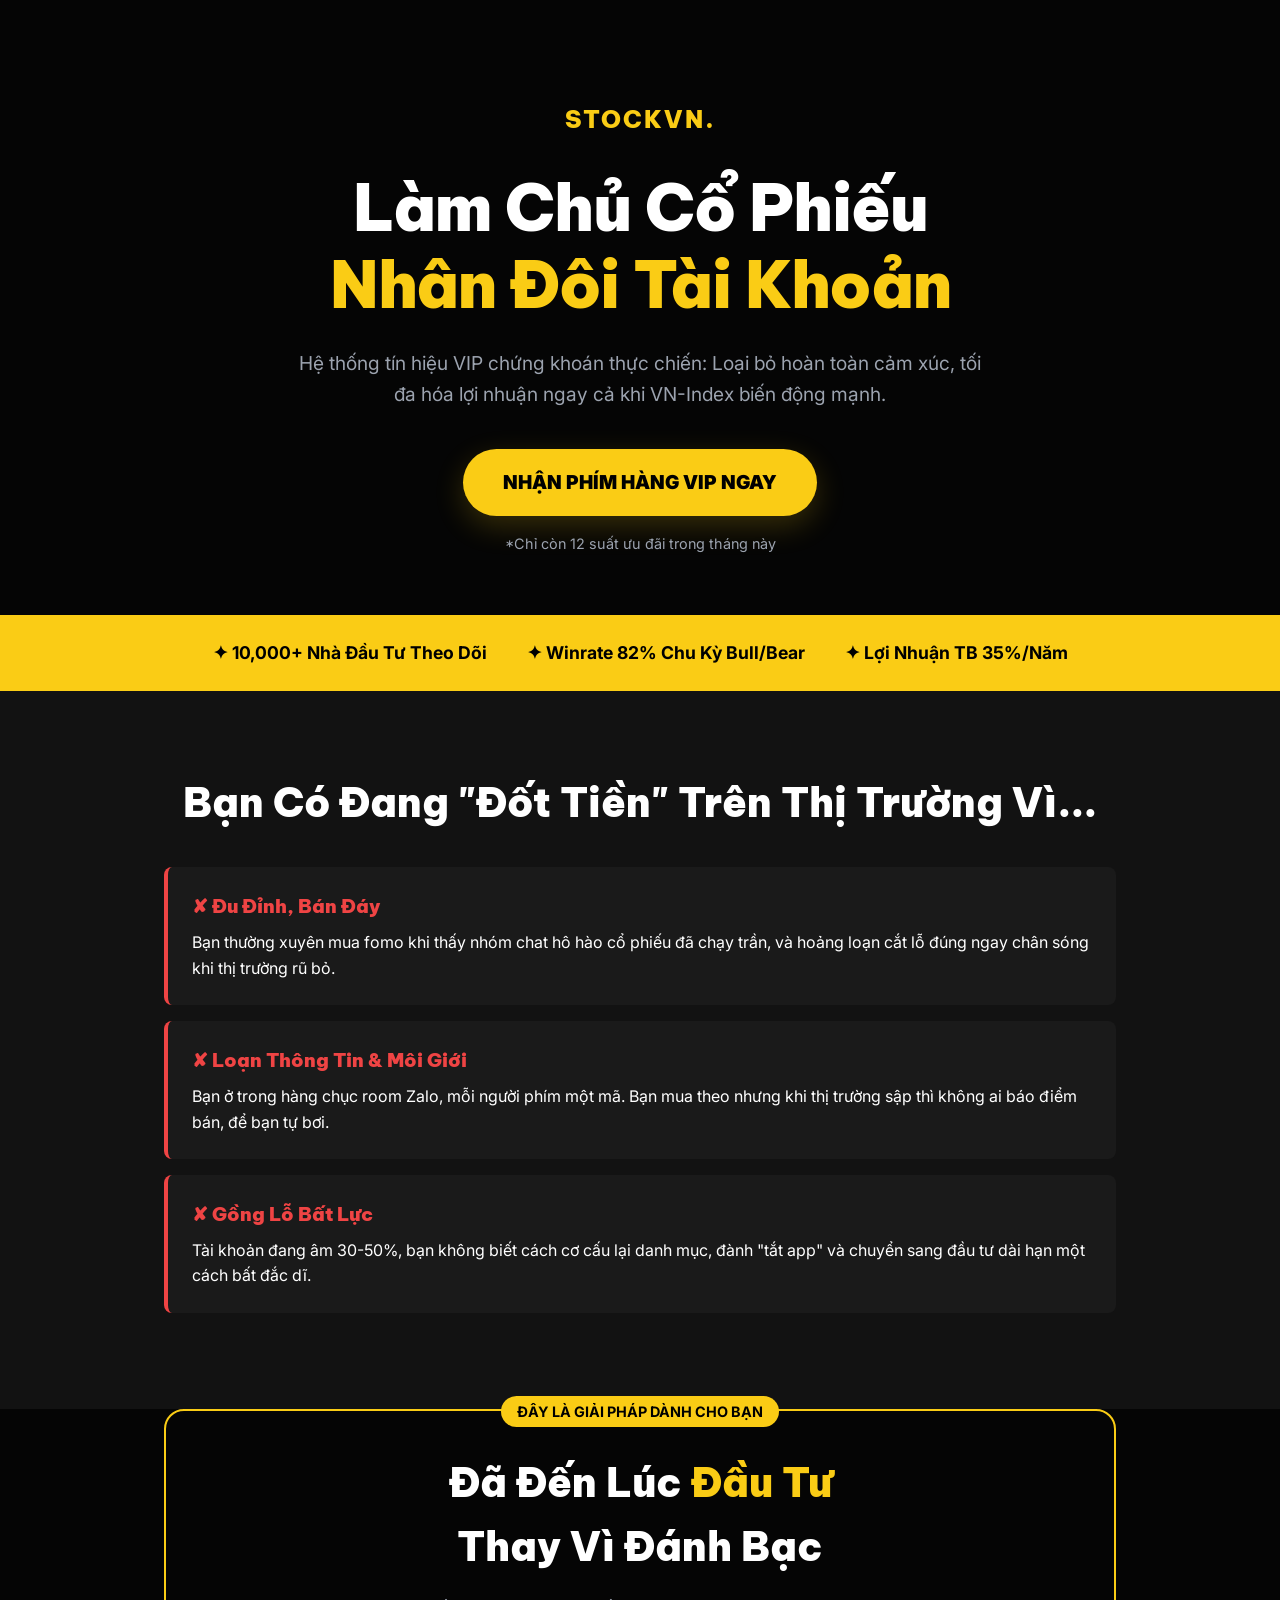
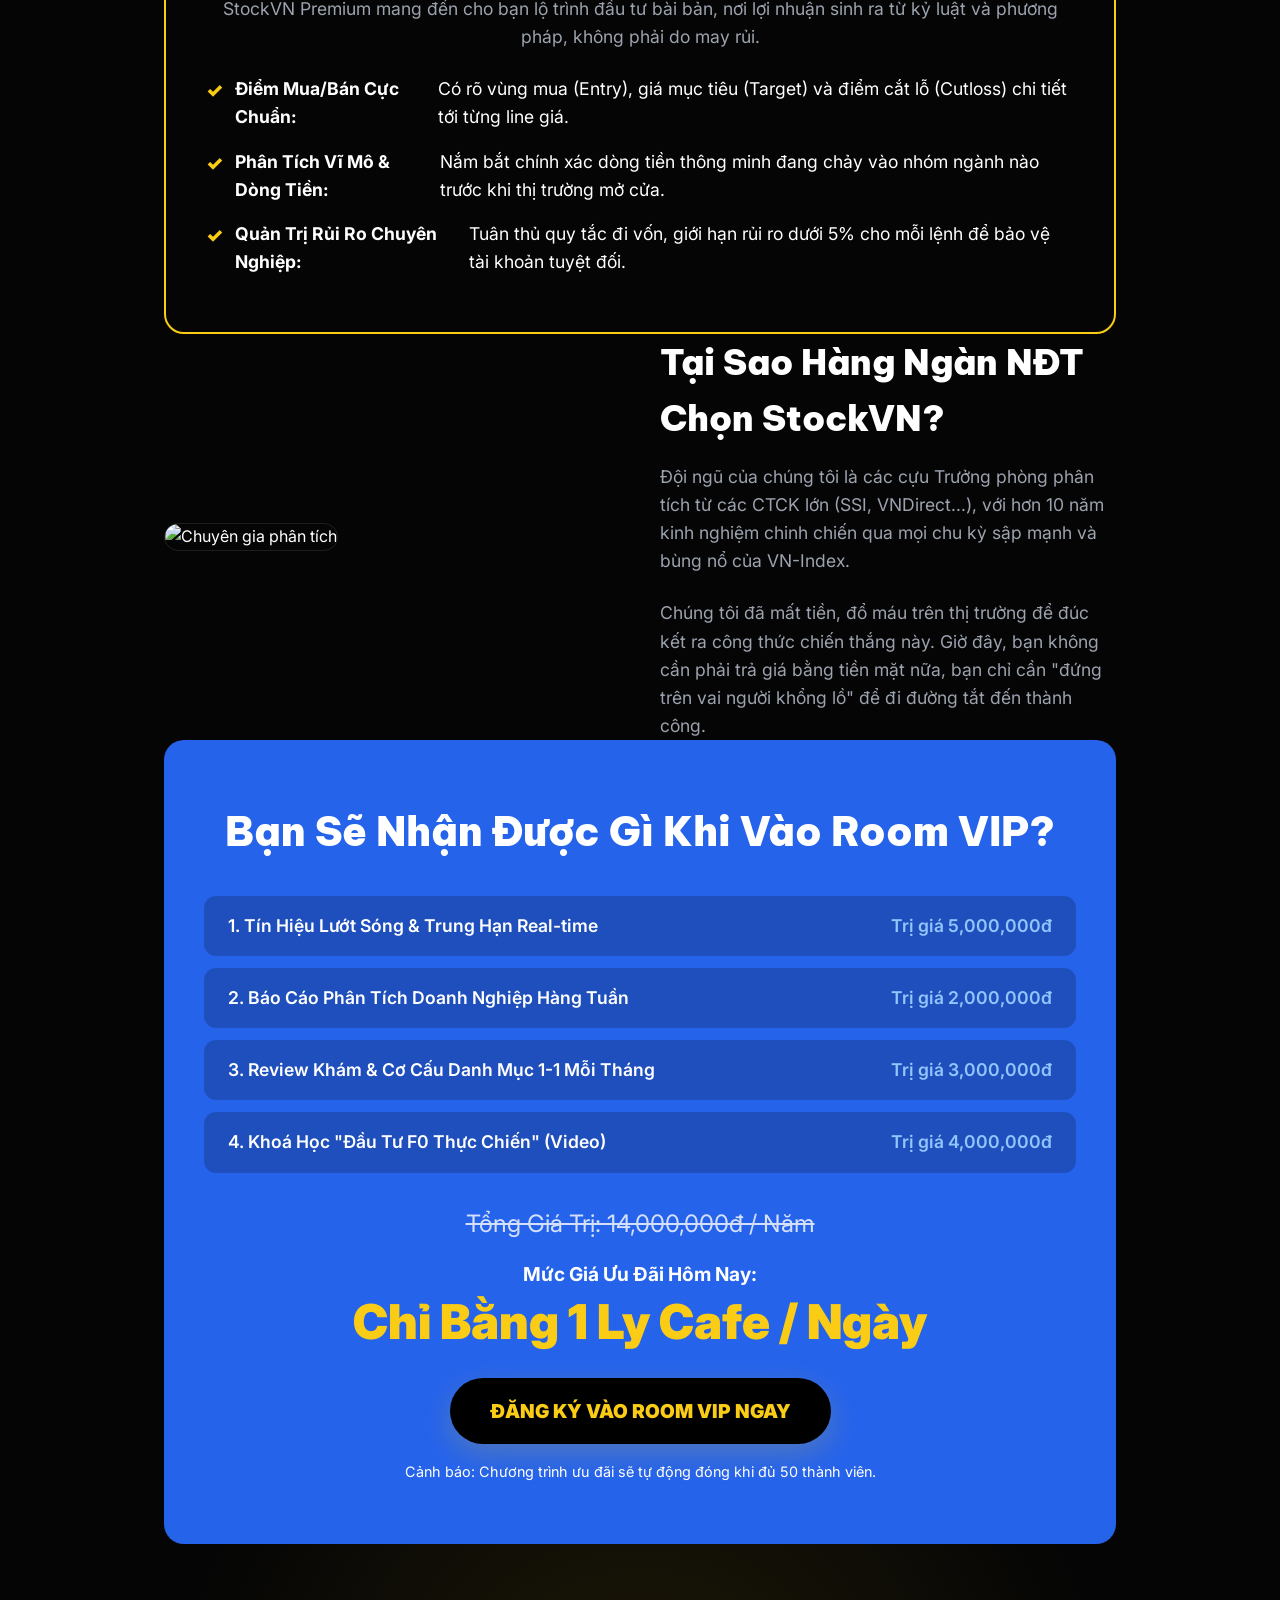
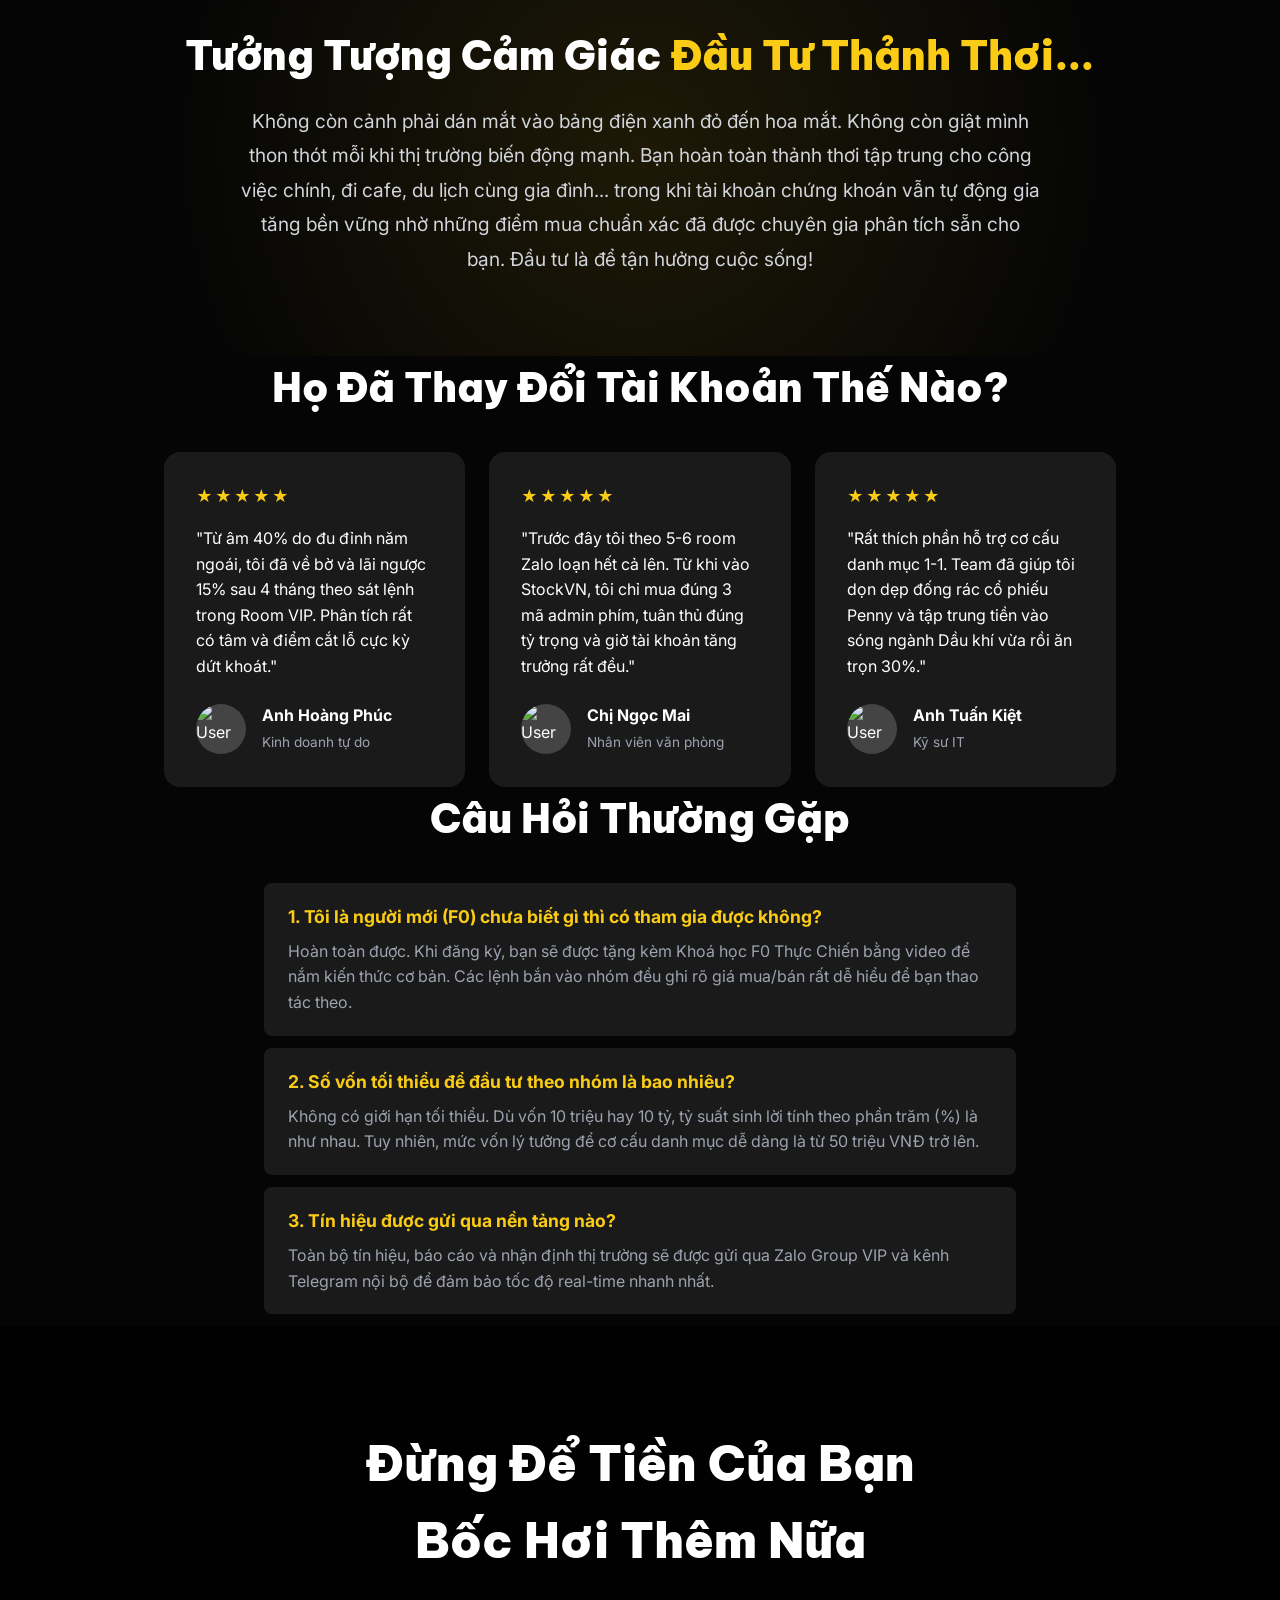
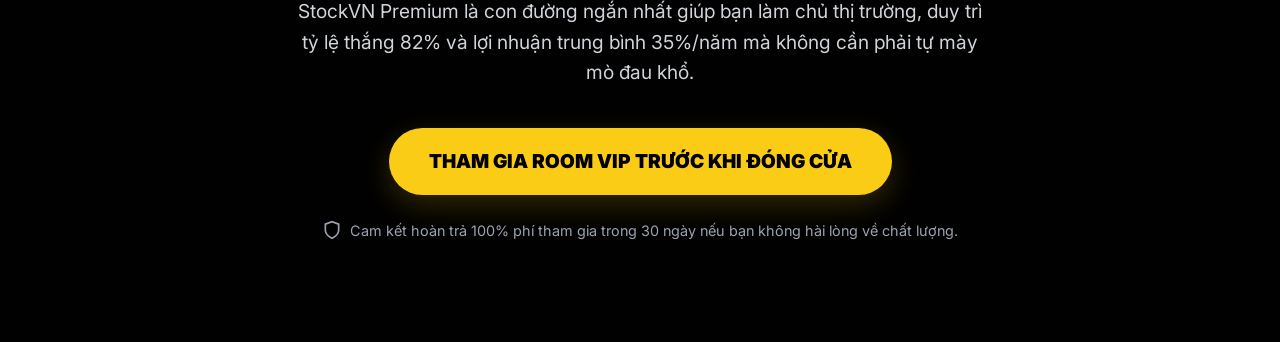
==== index.html @ bd0dacbb "Add landing page Co-authored-by: Cursor <cursoragent@cursor.com>" ====
<!DOCTYPE html>
<html lang="vi">
<head>
    <meta charset="UTF-8">
    <meta name="viewport" content="width=device-width, initial-scale=1.0">
    <title>StockVN Premium - Kênh Đầu Tư Chứng Khoán</title>
    <link rel="preconnect" href="https://fonts.googleapis.com">
    <link rel="preconnect" href="https://fonts.gstatic.com" crossorigin>
    <link href="https://fonts.googleapis.com/css2?family=Inter:wght@400;500;600&family=Be+Vietnam+Pro:wght@500;700;900&display=swap" rel="stylesheet">
    <style>
        :root {
            --bg-black: #050505;
            --bg-white: #ffffff;
            --bg-gray: #121212;
            --bg-card: #1a1a1a;
            --accent-yellow: #facc15;
            --accent-blue: #2563eb;
            --text-light: #ffffff;
            --text-dark: #000000;
            --text-muted: #9ca3af;
            --radius-lg: 20px;
            --radius-full: 9999px;
        }

        * {
            margin: 0;
            padding: 0;
            box-sizing: border-box;
        }

        body {
            font-family: 'Inter', sans-serif;
            background-color: var(--bg-black);
            color: var(--text-light);
            line-height: 1.6;
            overflow-x: hidden;
            -webkit-font-smoothing: antialiased;
        }

        h1, h2, h3, h4, .brand-font {
            font-family: 'Be Vietnam Pro', sans-serif;
            font-weight: 900;
        }

        .container {
            max-width: 1000px; /* Funnels are usually narrow for better reading */
            margin: 0 auto;
            padding: 0 24px;
        }

        section {
            padding: 80px 0;
        }

        .text-center { text-align: center; }
        .text-yellow { color: var(--accent-yellow); }
        .mb-2 { margin-bottom: 8px; }
        .mb-4 { margin-bottom: 16px; }
        .mb-8 { margin-bottom: 32px; }
        
        .btn-cta {
            background-color: var(--accent-yellow);
            color: var(--text-dark);
            padding: 18px 40px;
            border-radius: var(--radius-full);
            font-size: 1.2rem;
            font-weight: 900;
            text-decoration: none;
            display: inline-block;
            transition: transform 0.3s, box-shadow 0.3s;
            box-shadow: 0 10px 30px rgba(250, 204, 21, 0.2);
            text-transform: uppercase;
        }

        .btn-cta:hover {
            transform: translateY(-3px);
            box-shadow: 0 15px 40px rgba(250, 204, 21, 0.4);
        }

        /* 1. Hero Banner */
        .hero {
            padding: 100px 0 60px;
            text-align: center;
        }
        .hero-title {
            font-size: clamp(2.5rem, 5vw, 4rem);
            line-height: 1.2;
            letter-spacing: -1px;
            margin-bottom: 24px;
        }
        .hero-sub {
            font-size: 1.2rem;
            color: var(--text-muted);
            max-width: 700px;
            margin: 0 auto 40px;
        }

        /* 2. Social Proof Bar */
        .social-proof {
            background-color: var(--accent-yellow);
            color: var(--text-dark);
            padding: 24px 0;
            text-align: center;
            font-weight: 700;
        }
        .proof-grid {
            display: flex;
            justify-content: center;
            gap: 40px;
            flex-wrap: wrap;
        }
        .proof-item {
            display: flex;
            align-items: center;
            gap: 8px;
            font-size: 1.1rem;
        }

        /* 3. Audience Call Out */
        .pain-points {
            background-color: var(--bg-gray);
        }
        .pain-card {
            background-color: var(--bg-card);
            border-left: 4px solid #ef4444;
            padding: 24px;
            border-radius: 8px;
            margin-bottom: 16px;
        }
        .pain-card h3 {
            color: #ef4444;
            margin-bottom: 8px;
            font-size: 1.2rem;
        }

        /* 4. Introduce Solution */
        .solution-box {
            border: 2px solid var(--accent-yellow);
            border-radius: var(--radius-lg);
            padding: 40px;
            position: relative;
        }
        .solution-badge {
            position: absolute;
            top: -15px;
            left: 50%;
            transform: translateX(-50%);
            background: var(--accent-yellow);
            color: var(--text-dark);
            padding: 4px 16px;
            border-radius: var(--radius-full);
            font-weight: 700;
            font-size: 0.9rem;
        }
        .check-list {
            list-style: none;
            margin-top: 24px;
        }
        .check-list li {
            font-size: 1.1rem;
            margin-bottom: 16px;
            display: flex;
            align-items: flex-start;
            gap: 12px;
        }
        .check-list li::before {
            content: '✓';
            color: var(--accent-yellow);
            font-weight: 900;
            font-size: 1.2rem;
        }

        /* 5. Show Expertise */
        .expertise-grid {
            display: grid;
            grid-template-columns: 1fr 1fr;
            gap: 40px;
            align-items: center;
        }
        .expert-img {
            width: 100%;
            border-radius: var(--radius-lg);
            border: 1px solid rgba(255,255,255,0.1);
        }

        /* 6. Full Offer Stack */
        .offer-stack {
            background-color: var(--accent-blue);
            color: var(--text-light);
            text-align: center;
            border-radius: var(--radius-lg);
            padding: 60px 40px;
        }
        .stack-item {
            background: rgba(0,0,0,0.2);
            padding: 16px 24px;
            border-radius: 12px;
            margin-bottom: 12px;
            display: flex;
            justify-content: space-between;
            align-items: center;
            font-weight: 600;
            font-size: 1.1rem;
        }
        .stack-value { color: #93c5fd; }
        .total-value {
            font-size: 1.5rem;
            margin: 32px 0 16px;
            text-decoration: line-through;
            opacity: 0.8;
        }
        .today-price {
            font-size: 3rem;
            font-weight: 900;
            color: var(--accent-yellow);
            margin-bottom: 32px;
            line-height: 1;
        }

        /* 7. Future Pacing */
        .future-pacing {
            text-align: center;
            background-image: radial-gradient(circle at center, rgba(250, 204, 21, 0.1) 0%, transparent 70%);
        }
        .future-text {
            font-size: 1.2rem;
            line-height: 1.8;
            max-width: 800px;
            margin: 0 auto;
            color: #d1d5db;
        }

        /* 8. Testimonials */
        .testi-grid {
            display: grid;
            grid-template-columns: repeat(auto-fit, minmax(300px, 1fr));
            gap: 24px;
        }
        .testi-card {
            background: var(--bg-card);
            padding: 32px;
            border-radius: 16px;
        }
        .stars { color: var(--accent-yellow); margin-bottom: 16px; letter-spacing: 2px;}
        .testi-author {
            display: flex;
            align-items: center;
            gap: 16px;
            margin-top: 24px;
        }
        .author-img { width: 50px; height: 50px; border-radius: 50%; background: #444; }

        /* 9. FAQs */
        .faq-item {
            background: var(--bg-card);
            margin-bottom: 12px;
            border-radius: 8px;
            padding: 20px 24px;
        }
        .faq-q {
            font-weight: 700;
            font-size: 1.1rem;
            margin-bottom: 8px;
            color: var(--accent-yellow);
        }
        .faq-a { color: var(--text-muted); }

        /* 10. Final CTA */
        .final-cta {
            text-align: center;
            padding: 100px 0;
            background: url('https://images.unsplash.com/photo-1611974789855-9c2a0a7236a3?ixlib=rb-4.0.3&auto=format&fit=crop&w=1920&q=80') center/cover;
            position: relative;
        }
        .final-cta::before {
            content: '';
            position: absolute;
            top: 0; left: 0; right: 0; bottom: 0;
            background: rgba(0,0,0,0.85);
        }
        .final-content {
            position: relative;
            z-index: 10;
        }
        .guarantee {
            margin-top: 24px;
            display: flex;
            align-items: center;
            justify-content: center;
            gap: 8px;
            color: var(--text-muted);
            font-size: 0.9rem;
        }

        @media (max-width: 768px) {
            .hero-title { font-size: 2.2rem; }
            .expertise-grid { grid-template-columns: 1fr; }
            .proof-grid { flex-direction: column; gap: 16px; align-items: center; }
            .stack-item { flex-direction: column; align-items: flex-start; gap: 8px;}
        }
    </style>
</head>
<body>

    <!-- 1. Hero Banner -->
    <header class="hero container">
        <div class="brand-font text-yellow mb-8" style="font-size:1.5rem; letter-spacing: 2px;">STOCKVN.</div>
        <h1 class="hero-title">Làm Chủ Cổ Phiếu<br><span class="text-yellow">Nhân Đôi Tài Khoản</span></h1>
        <p class="hero-sub">Hệ thống tín hiệu VIP chứng khoán thực chiến: Loại bỏ hoàn toàn cảm xúc, tối đa hóa lợi nhuận ngay cả khi VN-Index biến động mạnh.</p>
        <a href="#offer" class="btn-cta">Nhận Phím Hàng VIP Ngay</a>
        <p style="margin-top: 16px; font-size: 0.9rem; color: var(--text-muted);">*Chỉ còn 12 suất ưu đãi trong tháng này</p>
    </header>

    <!-- 2. Social Proof Bar -->
    <div class="social-proof">
        <div class="container proof-grid">
            <div class="proof-item">✦ 10,000+ Nhà Đầu Tư Theo Dõi</div>
            <div class="proof-item">✦ Winrate 82% Chu Kỳ Bull/Bear</div>
            <div class="proof-item">✦ Lợi Nhuận TB 35%/Năm</div>
        </div>
    </div>

    <!-- 3. Audience Call Out -->
    <section class="pain-points">
        <div class="container">
            <h2 class="text-center mb-8" style="font-size: 2.5rem;">Bạn Có Đang "Đốt Tiền" Trên Thị Trường Vì...</h2>
            
            <div class="pain-card">
                <h3>✘ Đu Đỉnh, Bán Đáy</h3>
                <p>Bạn thường xuyên mua fomo khi thấy nhóm chat hô hào cổ phiếu đã chạy trần, và hoảng loạn cắt lỗ đúng ngay chân sóng khi thị trường rũ bỏ.</p>
            </div>
            
            <div class="pain-card">
                <h3>✘ Loạn Thông Tin & Môi Giới</h3>
                <p>Bạn ở trong hàng chục room Zalo, mỗi người phím một mã. Bạn mua theo nhưng khi thị trường sập thì không ai báo điểm bán, để bạn tự bơi.</p>
            </div>
            
            <div class="pain-card">
                <h3>✘ Gồng Lỗ Bất Lực</h3>
                <p>Tài khoản đang âm 30-50%, bạn không biết cách cơ cấu lại danh mục, đành "tắt app" và chuyển sang đầu tư dài hạn một cách bất đắc dĩ.</p>
            </div>
        </div>
    </section>

    <!-- 4. Introduce Your Solution -->
    <section class="container">
        <div class="solution-box">
            <div class="solution-badge">ĐÂY LÀ GIẢI PHÁP DÀNH CHO BẠN</div>
            <h2 class="text-center mb-4" style="font-size: 2.5rem;">Đã Đến Lúc <span class="text-yellow">Đầu Tư</span><br>Thay Vì Đánh Bạc</h2>
            <p class="text-center" style="color:var(--text-muted); font-size:1.1rem;">StockVN Premium mang đến cho bạn lộ trình đầu tư bài bản, nơi lợi nhuận sinh ra từ kỷ luật và phương pháp, không phải do may rủi.</p>
            
            <ul class="check-list">
                <li><strong>Điểm Mua/Bán Cực Chuẩn:</strong> Có rõ vùng mua (Entry), giá mục tiêu (Target) và điểm cắt lỗ (Cutloss) chi tiết tới từng line giá.</li>
                <li><strong>Phân Tích Vĩ Mô & Dòng Tiền:</strong> Nắm bắt chính xác dòng tiền thông minh đang chảy vào nhóm ngành nào trước khi thị trường mở cửa.</li>
                <li><strong>Quản Trị Rủi Ro Chuyên Nghiệp:</strong> Tuân thủ quy tắc đi vốn, giới hạn rủi ro dưới 5% cho mỗi lệnh để bảo vệ tài khoản tuyệt đối.</li>
            </ul>
        </div>
    </section>

    <!-- 5. Show Expertise -->
    <section class="container expertise-grid">
        <div>
            <img src="https://images.unsplash.com/photo-1556761175-5973dc0f32d7?ixlib=rb-4.0.3&auto=format&fit=crop&w=800&q=80" alt="Chuyên gia phân tích" class="expert-img">
        </div>
        <div>
            <h2 class="mb-4" style="font-size: 2.2rem;">Tại Sao Hàng Ngàn NĐT Chọn StockVN?</h2>
            <p style="color: var(--text-muted); font-size: 1.1rem; margin-bottom: 24px;">Đội ngũ của chúng tôi là các cựu Trưởng phòng phân tích từ các CTCK lớn (SSI, VNDirect...), với hơn 10 năm kinh nghiệm chinh chiến qua mọi chu kỳ sập mạnh và bùng nổ của VN-Index.</p>
            <p style="color: var(--text-muted); font-size: 1.1rem;">Chúng tôi đã mất tiền, đổ máu trên thị trường để đúc kết ra công thức chiến thắng này. Giờ đây, bạn không cần phải trả giá bằng tiền mặt nữa, bạn chỉ cần "đứng trên vai người khổng lồ" để đi đường tắt đến thành công.</p>
        </div>
    </section>

    <!-- 6. Full Offer Stack -->
    <section id="offer" class="container">
        <div class="offer-stack">
            <h2 class="mb-8" style="font-size: 2.5rem;">Bạn Sẽ Nhận Được Gì Khi Vào Room VIP?</h2>
            
            <div class="stack-item">
                <span>1. Tín Hiệu Lướt Sóng & Trung Hạn Real-time</span>
                <span class="stack-value">Trị giá 5,000,000đ</span>
            </div>
            <div class="stack-item">
                <span>2. Báo Cáo Phân Tích Doanh Nghiệp Hàng Tuần</span>
                <span class="stack-value">Trị giá 2,000,000đ</span>
            </div>
            <div class="stack-item">
                <span>3. Review Khám & Cơ Cấu Danh Mục 1-1 Mỗi Tháng</span>
                <span class="stack-value">Trị giá 3,000,000đ</span>
            </div>
            <div class="stack-item">
                <span>4. Khoá Học "Đầu Tư F0 Thực Chiến" (Video)</span>
                <span class="stack-value">Trị giá 4,000,000đ</span>
            </div>

            <div class="total-value">Tổng Giá Trị: 14,000,000đ / Năm</div>
            <div style="font-size: 1.2rem; font-weight: 700; margin-bottom: 8px;">Mức Giá Ưu Đãi Hôm Nay:</div>
            <div class="today-price">Chỉ Bằng 1 Ly Cafe / Ngày</div>
            
            <a href="#" class="btn-cta" style="background:var(--text-dark); color:var(--accent-yellow);">Đăng Ký Vào Room VIP Ngay</a>
            <p style="margin-top: 16px; font-size: 0.9rem;">Cảnh báo: Chương trình ưu đãi sẽ tự động đóng khi đủ 50 thành viên.</p>
        </div>
    </section>

    <!-- 7. Future Pacing -->
    <section class="future-pacing">
        <div class="container">
            <h2 class="mb-4" style="font-size: 2.5rem;">Tưởng Tượng Cảm Giác <span class="text-yellow">Đầu Tư Thảnh Thơi...</span></h2>
            <p class="future-text">
                Không còn cảnh phải dán mắt vào bảng điện xanh đỏ đến hoa mắt. Không còn giật mình thon thót mỗi khi thị trường biến động mạnh. 
                Bạn hoàn toàn thảnh thơi tập trung cho công việc chính, đi cafe, du lịch cùng gia đình... trong khi tài khoản chứng khoán vẫn tự động gia tăng bền vững nhờ những điểm mua chuẩn xác đã được chuyên gia phân tích sẵn cho bạn. Đầu tư là để tận hưởng cuộc sống!
            </p>
        </div>
    </section>

    <!-- 8. Testimonials -->
    <section class="container">
        <h2 class="text-center mb-8" style="font-size: 2.5rem;">Họ Đã Thay Đổi Tài Khoản Thế Nào?</h2>
        <div class="testi-grid">
            <div class="testi-card">
                <div class="stars">★★★★★</div>
                <p>"Từ âm 40% do đu đỉnh năm ngoái, tôi đã về bờ và lãi ngược 15% sau 4 tháng theo sát lệnh trong Room VIP. Phân tích rất có tâm và điểm cắt lỗ cực kỳ dứt khoát."</p>
                <div class="testi-author">
                    <img src="https://i.pravatar.cc/100?img=11" class="author-img" alt="User">
                    <div>
                        <strong>Anh Hoàng Phúc</strong><br>
                        <span style="font-size: 0.85rem; color: var(--text-muted);">Kinh doanh tự do</span>
                    </div>
                </div>
            </div>
            
            <div class="testi-card">
                <div class="stars">★★★★★</div>
                <p>"Trước đây tôi theo 5-6 room Zalo loạn hết cả lên. Từ khi vào StockVN, tôi chỉ mua đúng 3 mã admin phím, tuân thủ đúng tỷ trọng và giờ tài khoản tăng trưởng rất đều."</p>
                <div class="testi-author">
                    <img src="https://i.pravatar.cc/100?img=5" class="author-img" alt="User">
                    <div>
                        <strong>Chị Ngọc Mai</strong><br>
                        <span style="font-size: 0.85rem; color: var(--text-muted);">Nhân viên văn phòng</span>
                    </div>
                </div>
            </div>

            <div class="testi-card">
                <div class="stars">★★★★★</div>
                <p>"Rất thích phần hỗ trợ cơ cấu danh mục 1-1. Team đã giúp tôi dọn dẹp đống rác cổ phiếu Penny và tập trung tiền vào sóng ngành Dầu khí vừa rồi ăn trọn 30%."</p>
                <div class="testi-author">
                    <img src="https://i.pravatar.cc/100?img=8" class="author-img" alt="User">
                    <div>
                        <strong>Anh Tuấn Kiệt</strong><br>
                        <span style="font-size: 0.85rem; color: var(--text-muted);">Kỹ sư IT</span>
                    </div>
                </div>
            </div>
        </div>
    </section>

    <!-- 9. FAQs -->
    <section class="container" style="max-width: 800px;">
        <h2 class="text-center mb-8" style="font-size: 2.5rem;">Câu Hỏi Thường Gặp</h2>
        
        <div class="faq-item">
            <div class="faq-q">1. Tôi là người mới (F0) chưa biết gì thì có tham gia được không?</div>
            <div class="faq-a">Hoàn toàn được. Khi đăng ký, bạn sẽ được tặng kèm Khoá học F0 Thực Chiến bằng video để nắm kiến thức cơ bản. Các lệnh bắn vào nhóm đều ghi rõ giá mua/bán rất dễ hiểu để bạn thao tác theo.</div>
        </div>
        
        <div class="faq-item">
            <div class="faq-q">2. Số vốn tối thiểu để đầu tư theo nhóm là bao nhiêu?</div>
            <div class="faq-a">Không có giới hạn tối thiểu. Dù vốn 10 triệu hay 10 tỷ, tỷ suất sinh lời tính theo phần trăm (%) là như nhau. Tuy nhiên, mức vốn lý tưởng để cơ cấu danh mục dễ dàng là từ 50 triệu VNĐ trở lên.</div>
        </div>

        <div class="faq-item">
            <div class="faq-q">3. Tín hiệu được gửi qua nền tảng nào?</div>
            <div class="faq-a">Toàn bộ tín hiệu, báo cáo và nhận định thị trường sẽ được gửi qua Zalo Group VIP và kênh Telegram nội bộ để đảm bảo tốc độ real-time nhanh nhất.</div>
        </div>
    </section>

    <!-- 10. Final CTA + P.S. -->
    <section class="final-cta">
        <div class="container final-content">
            <h2 class="mb-4" style="font-size: 3rem;">Đừng Để Tiền Của Bạn<br>Bốc Hơi Thêm Nữa</h2>
            <p class="mb-8" style="font-size: 1.2rem; color: #d1d5db; max-width: 700px; margin: 0 auto 40px;">
                StockVN Premium là con đường ngắn nhất giúp bạn làm chủ thị trường, duy trì tỷ lệ thắng 82% và lợi nhuận trung bình 35%/năm mà không cần phải tự mày mò đau khổ.
            </p>
            <a href="#offer" class="btn-cta">Tham Gia Room VIP Trước Khi Đóng Cửa</a>
            
            <div class="guarantee">
                <svg width="20" height="20" viewBox="0 0 24 24" fill="none" stroke="currentColor" stroke-width="2"><path d="M12 22s8-4 8-10V5l-8-3-8 3v7c0 6 8 10 8 10z"/></svg>
                Cam kết hoàn trả 100% phí tham gia trong 30 ngày nếu bạn không hài lòng về chất lượng.
            </div>
        </div>
    </section>

</body>
</html>
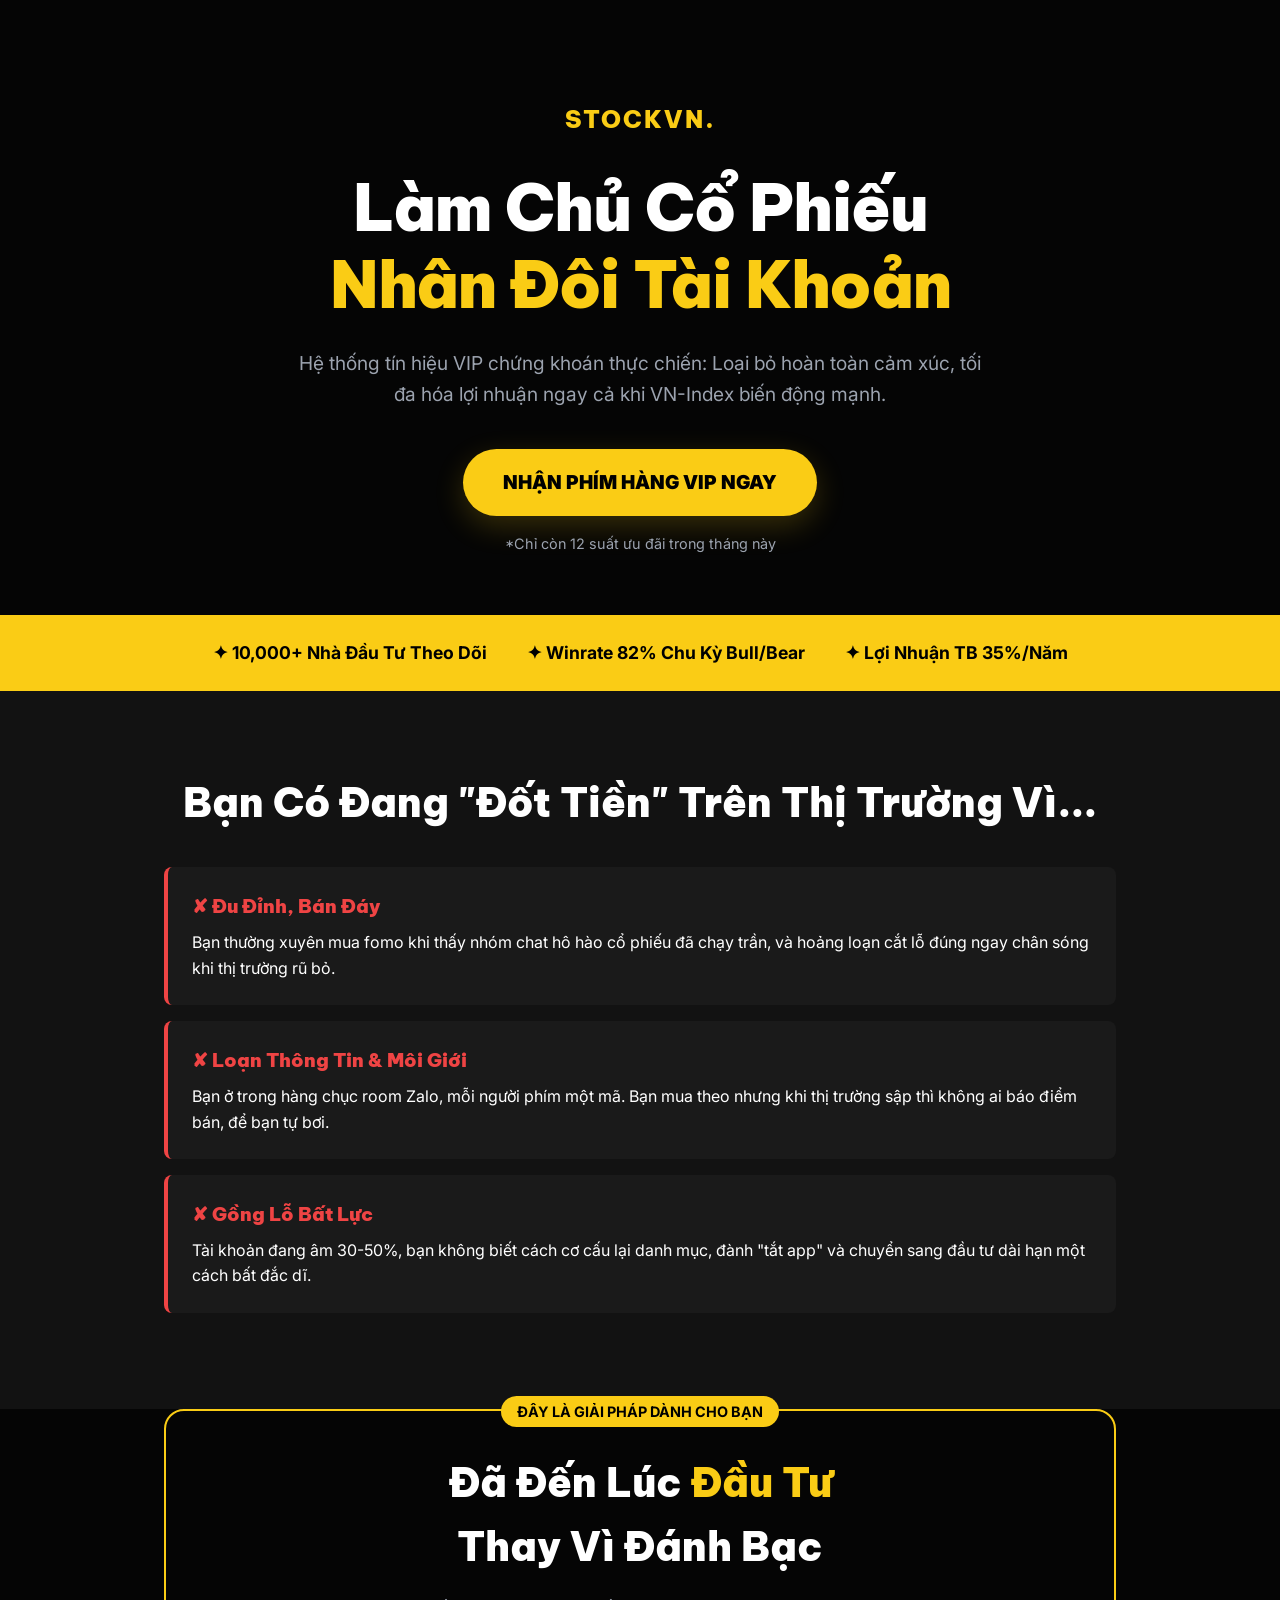
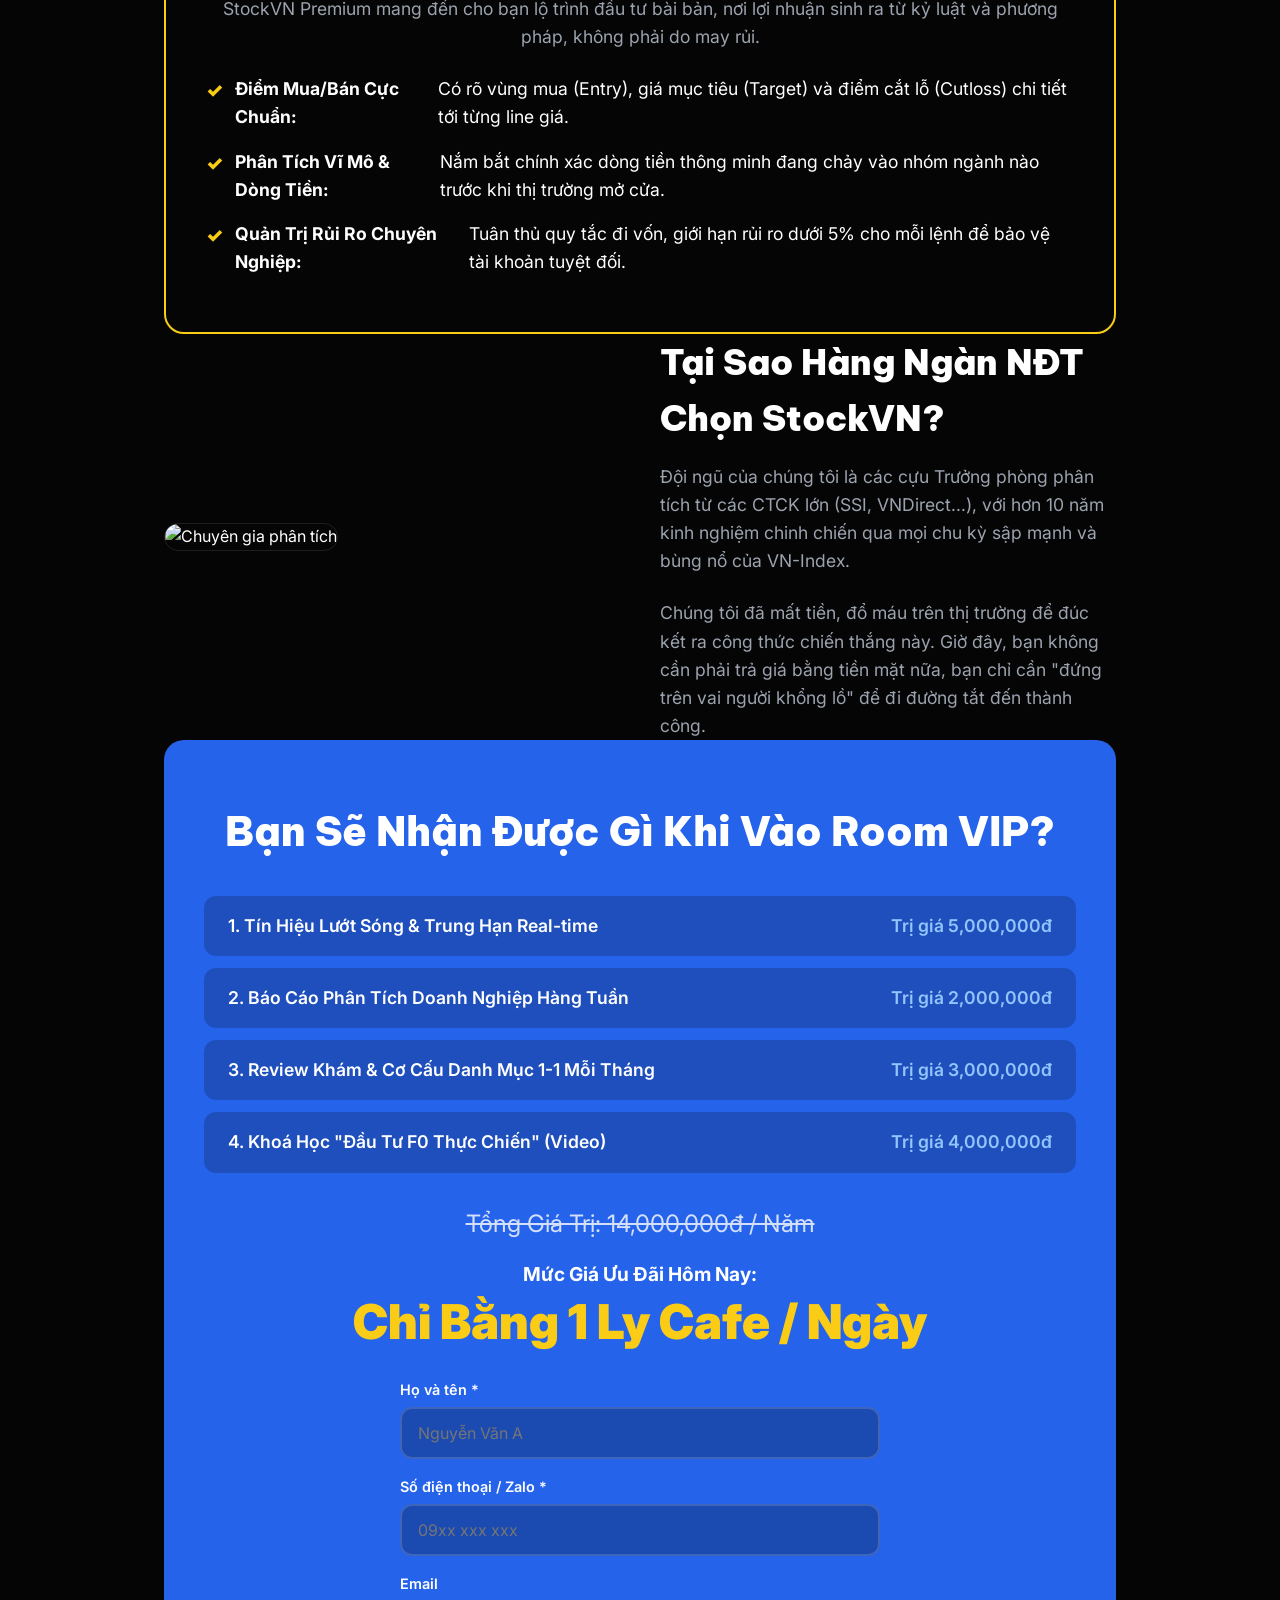
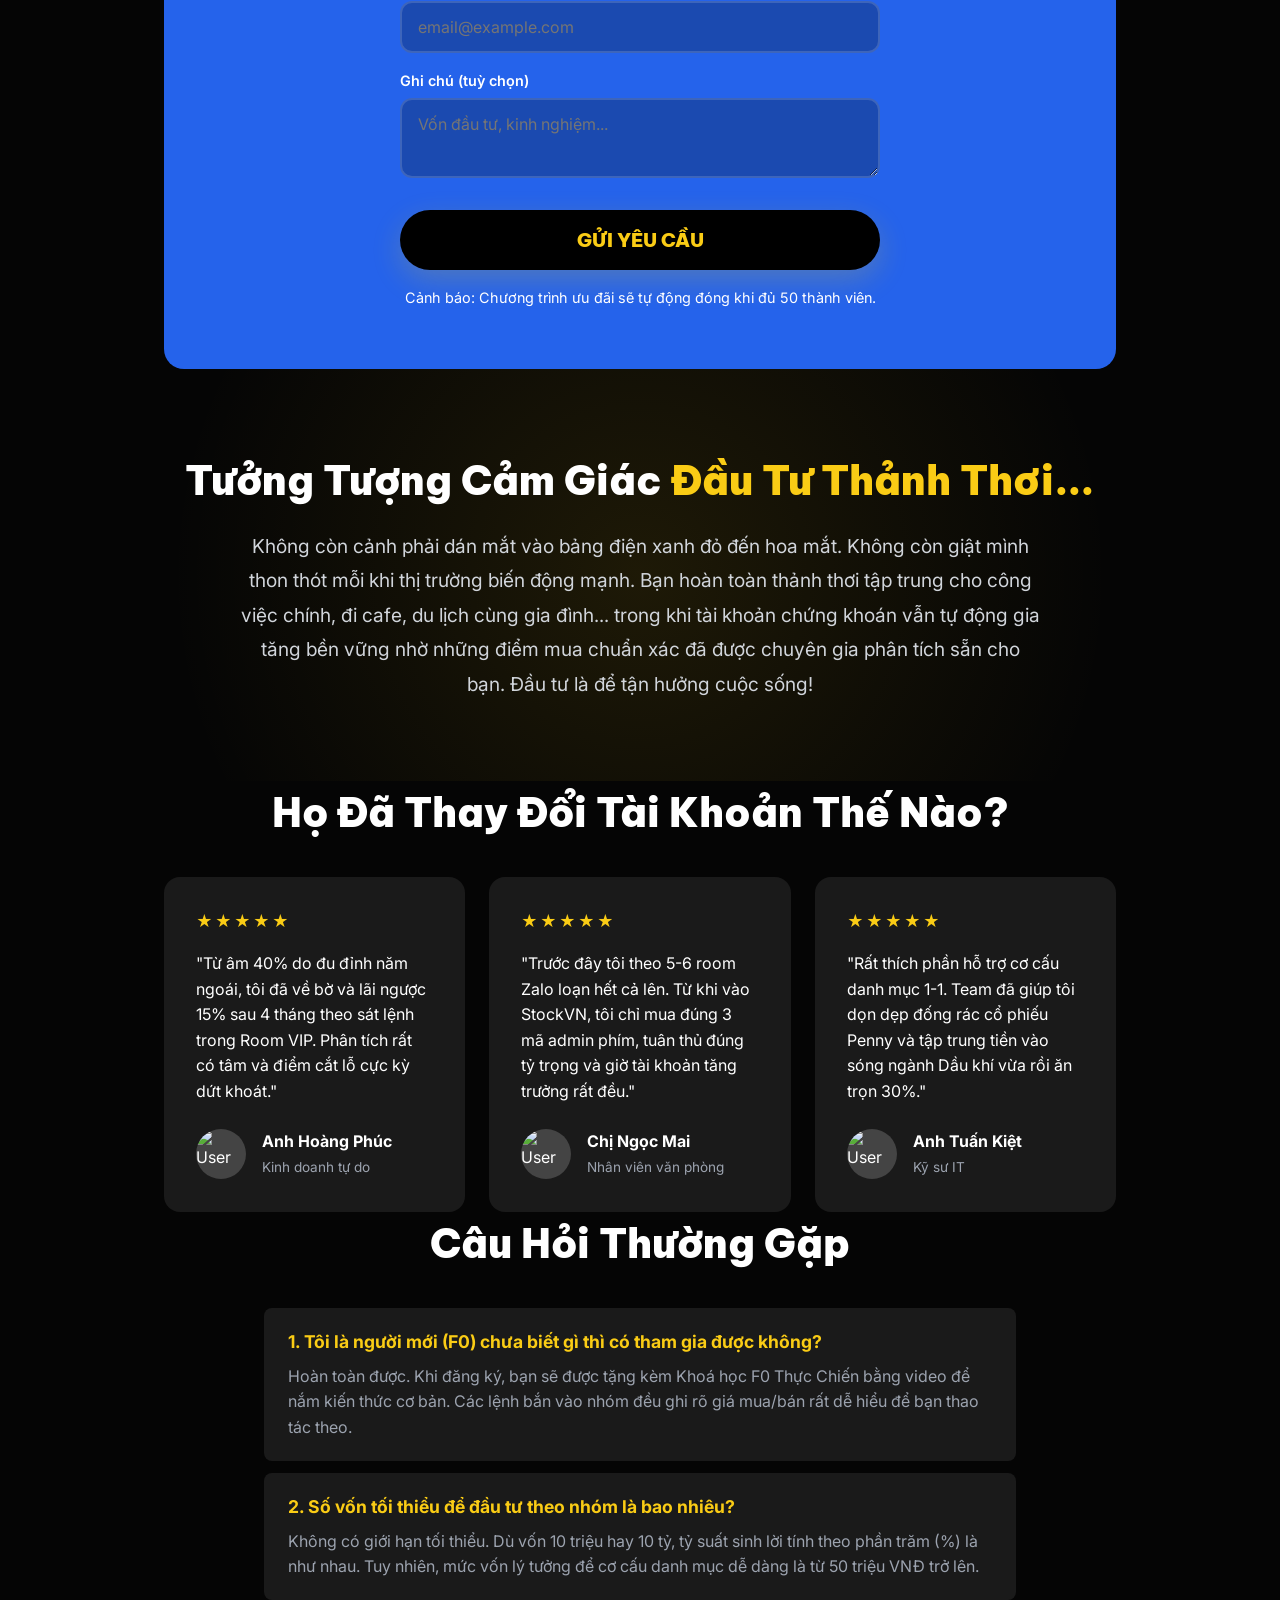
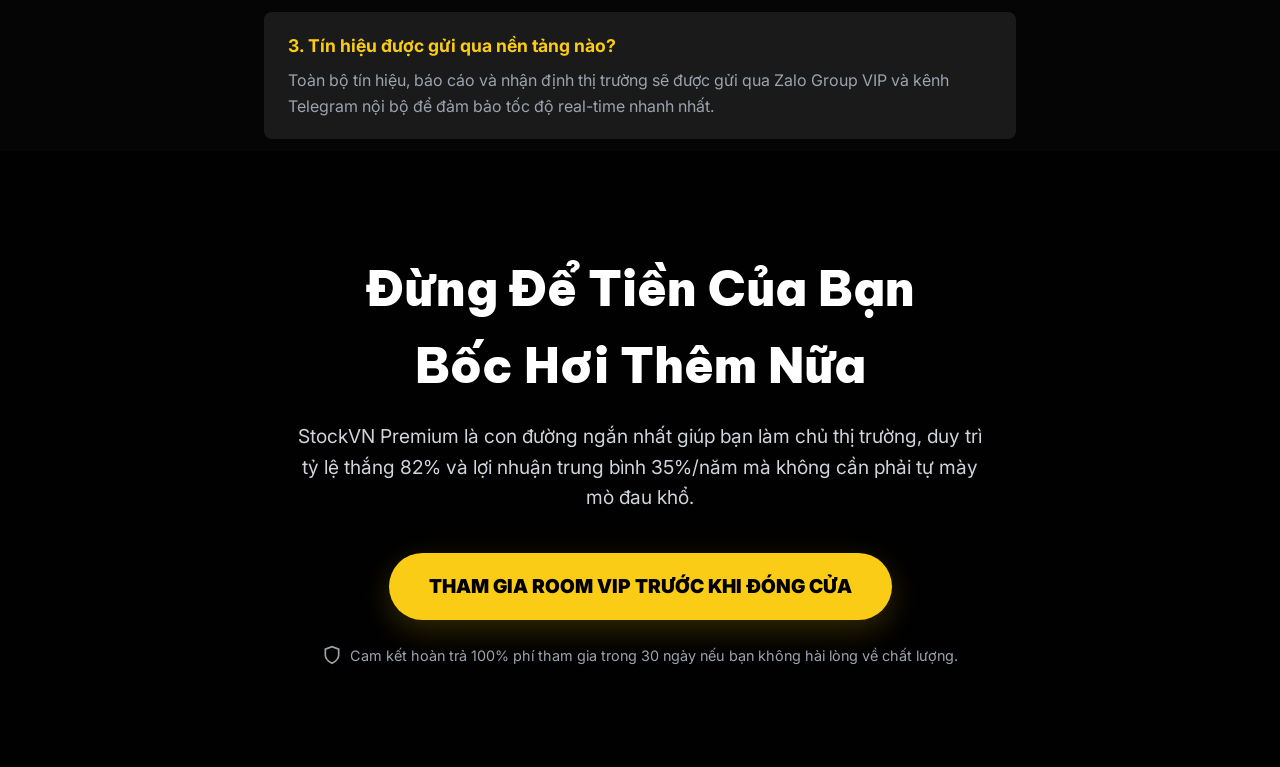
==== commit f9197012: "Add lead form with Make.com webhook and Netlify deploy config Co-authored-by: Cursor <cursoragent@cu" ====
--- a/index.html
+++ b/index.html
@@ -292,6 +292,72 @@
             font-size: 0.9rem;
         }
 
+        .lead-form {
+            max-width: 480px;
+            margin: 32px auto 0;
+            text-align: left;
+        }
+        .form-group {
+            margin-bottom: 16px;
+        }
+        .form-group label {
+            display: block;
+            font-size: 0.9rem;
+            font-weight: 600;
+            margin-bottom: 6px;
+        }
+        .form-group input,
+        .form-group textarea {
+            width: 100%;
+            padding: 14px 16px;
+            border: 2px solid rgba(255, 255, 255, 0.15);
+            border-radius: 12px;
+            background: rgba(0, 0, 0, 0.25);
+            color: var(--text-light);
+            font-family: inherit;
+            font-size: 1rem;
+        }
+        .form-group input:focus,
+        .form-group textarea:focus {
+            outline: none;
+            border-color: var(--accent-yellow);
+        }
+        .form-group textarea {
+            min-height: 80px;
+            resize: vertical;
+        }
+        .btn-submit {
+            width: 100%;
+            margin-top: 8px;
+            border: none;
+            cursor: pointer;
+            font-family: 'Be Vietnam Pro', sans-serif;
+        }
+        .btn-submit:disabled {
+            opacity: 0.6;
+            cursor: not-allowed;
+            transform: none;
+        }
+        .form-status {
+            margin-top: 16px;
+            padding: 12px 16px;
+            border-radius: 8px;
+            font-size: 0.95rem;
+            text-align: center;
+        }
+        .form-status--success {
+            background: rgba(34, 197, 94, 0.2);
+            color: #86efac;
+        }
+        .form-status--error {
+            background: rgba(239, 68, 68, 0.2);
+            color: #fca5a5;
+        }
+        .form-status--loading {
+            background: rgba(255, 255, 255, 0.1);
+            color: var(--text-muted);
+        }
+
         @media (max-width: 768px) {
             .hero-title { font-size: 2.2rem; }
             .expertise-grid { grid-template-columns: 1fr; }
@@ -307,7 +373,7 @@
         <div class="brand-font text-yellow mb-8" style="font-size:1.5rem; letter-spacing: 2px;">STOCKVN.</div>
         <h1 class="hero-title">Làm Chủ Cổ Phiếu<br><span class="text-yellow">Nhân Đôi Tài Khoản</span></h1>
         <p class="hero-sub">Hệ thống tín hiệu VIP chứng khoán thực chiến: Loại bỏ hoàn toàn cảm xúc, tối đa hóa lợi nhuận ngay cả khi VN-Index biến động mạnh.</p>
-        <a href="#offer" class="btn-cta">Nhận Phím Hàng VIP Ngay</a>
+        <a href="#register-form" class="btn-cta">Nhận Phím Hàng VIP Ngay</a>
         <p style="margin-top: 16px; font-size: 0.9rem; color: var(--text-muted);">*Chỉ còn 12 suất ưu đãi trong tháng này</p>
     </header>
 
@@ -395,7 +461,26 @@
             <div style="font-size: 1.2rem; font-weight: 700; margin-bottom: 8px;">Mức Giá Ưu Đãi Hôm Nay:</div>
             <div class="today-price">Chỉ Bằng 1 Ly Cafe / Ngày</div>
             
-            <a href="#" class="btn-cta" style="background:var(--text-dark); color:var(--accent-yellow);">Đăng Ký Vào Room VIP Ngay</a>
+            <form id="register-form" class="lead-form" autocomplete="on">
+                <div class="form-group">
+                    <label for="name">Họ và tên *</label>
+                    <input type="text" id="name" name="name" required placeholder="Nguyễn Văn A">
+                </div>
+                <div class="form-group">
+                    <label for="phone">Số điện thoại / Zalo *</label>
+                    <input type="tel" id="phone" name="phone" required placeholder="09xx xxx xxx">
+                </div>
+                <div class="form-group">
+                    <label for="email">Email</label>
+                    <input type="email" id="email" name="email" placeholder="email@example.com">
+                </div>
+                <div class="form-group">
+                    <label for="message">Ghi chú (tuỳ chọn)</label>
+                    <textarea id="message" name="message" placeholder="Vốn đầu tư, kinh nghiệm..."></textarea>
+                </div>
+                <button type="submit" class="btn-cta btn-submit" style="background:var(--text-dark); color:var(--accent-yellow);">Gửi yêu cầu</button>
+                <p id="form-status" class="form-status" hidden></p>
+            </form>
             <p style="margin-top: 16px; font-size: 0.9rem;">Cảnh báo: Chương trình ưu đãi sẽ tự động đóng khi đủ 50 thành viên.</p>
         </div>
     </section>
@@ -480,7 +565,7 @@
             <p class="mb-8" style="font-size: 1.2rem; color: #d1d5db; max-width: 700px; margin: 0 auto 40px;">
                 StockVN Premium là con đường ngắn nhất giúp bạn làm chủ thị trường, duy trì tỷ lệ thắng 82% và lợi nhuận trung bình 35%/năm mà không cần phải tự mày mò đau khổ.
             </p>
-            <a href="#offer" class="btn-cta">Tham Gia Room VIP Trước Khi Đóng Cửa</a>
+            <a href="#register-form" class="btn-cta">Tham Gia Room VIP Trước Khi Đóng Cửa</a>
             
             <div class="guarantee">
                 <svg width="20" height="20" viewBox="0 0 24 24" fill="none" stroke="currentColor" stroke-width="2"><path d="M12 22s8-4 8-10V5l-8-3-8 3v7c0 6 8 10 8 10z"/></svg>
@@ -489,5 +574,7 @@
         </div>
     </section>
 
+    <script src="config.js"></script>
+    <script src="js/form.js"></script>
 </body>
 </html>
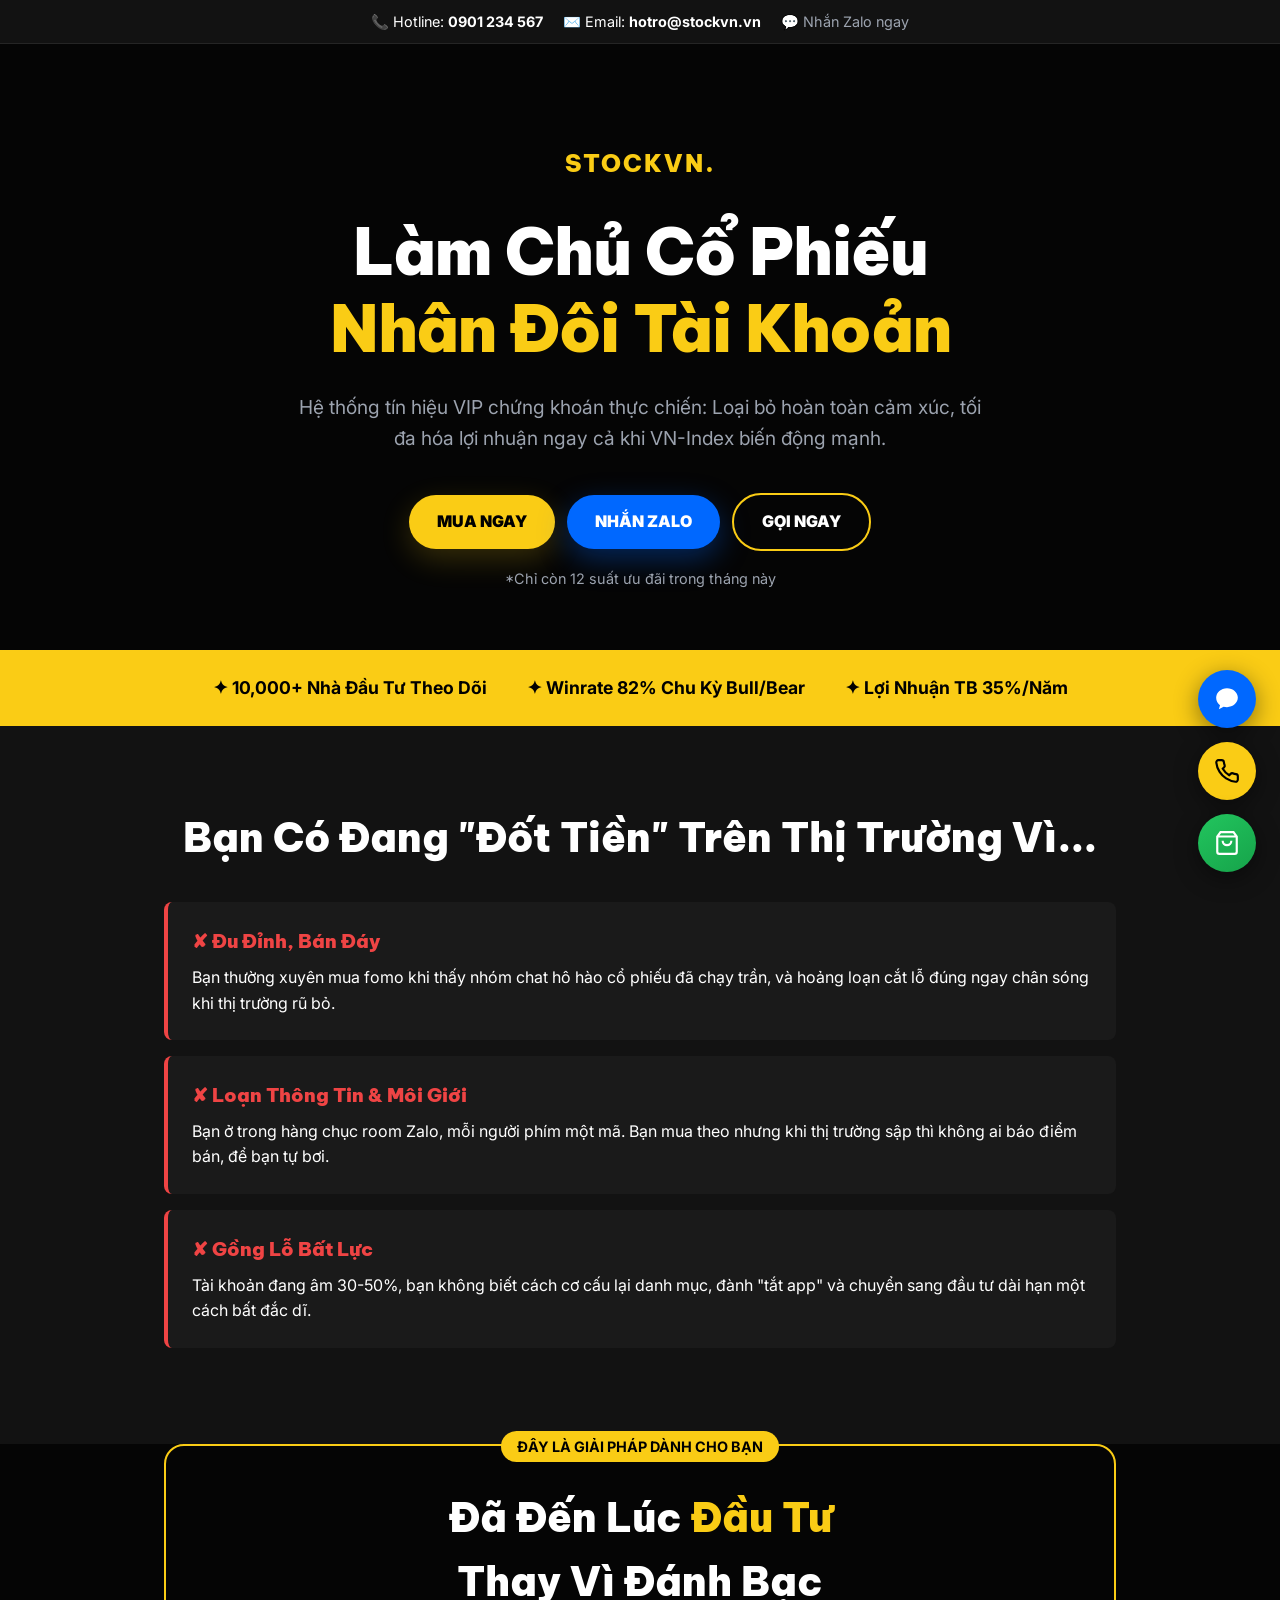
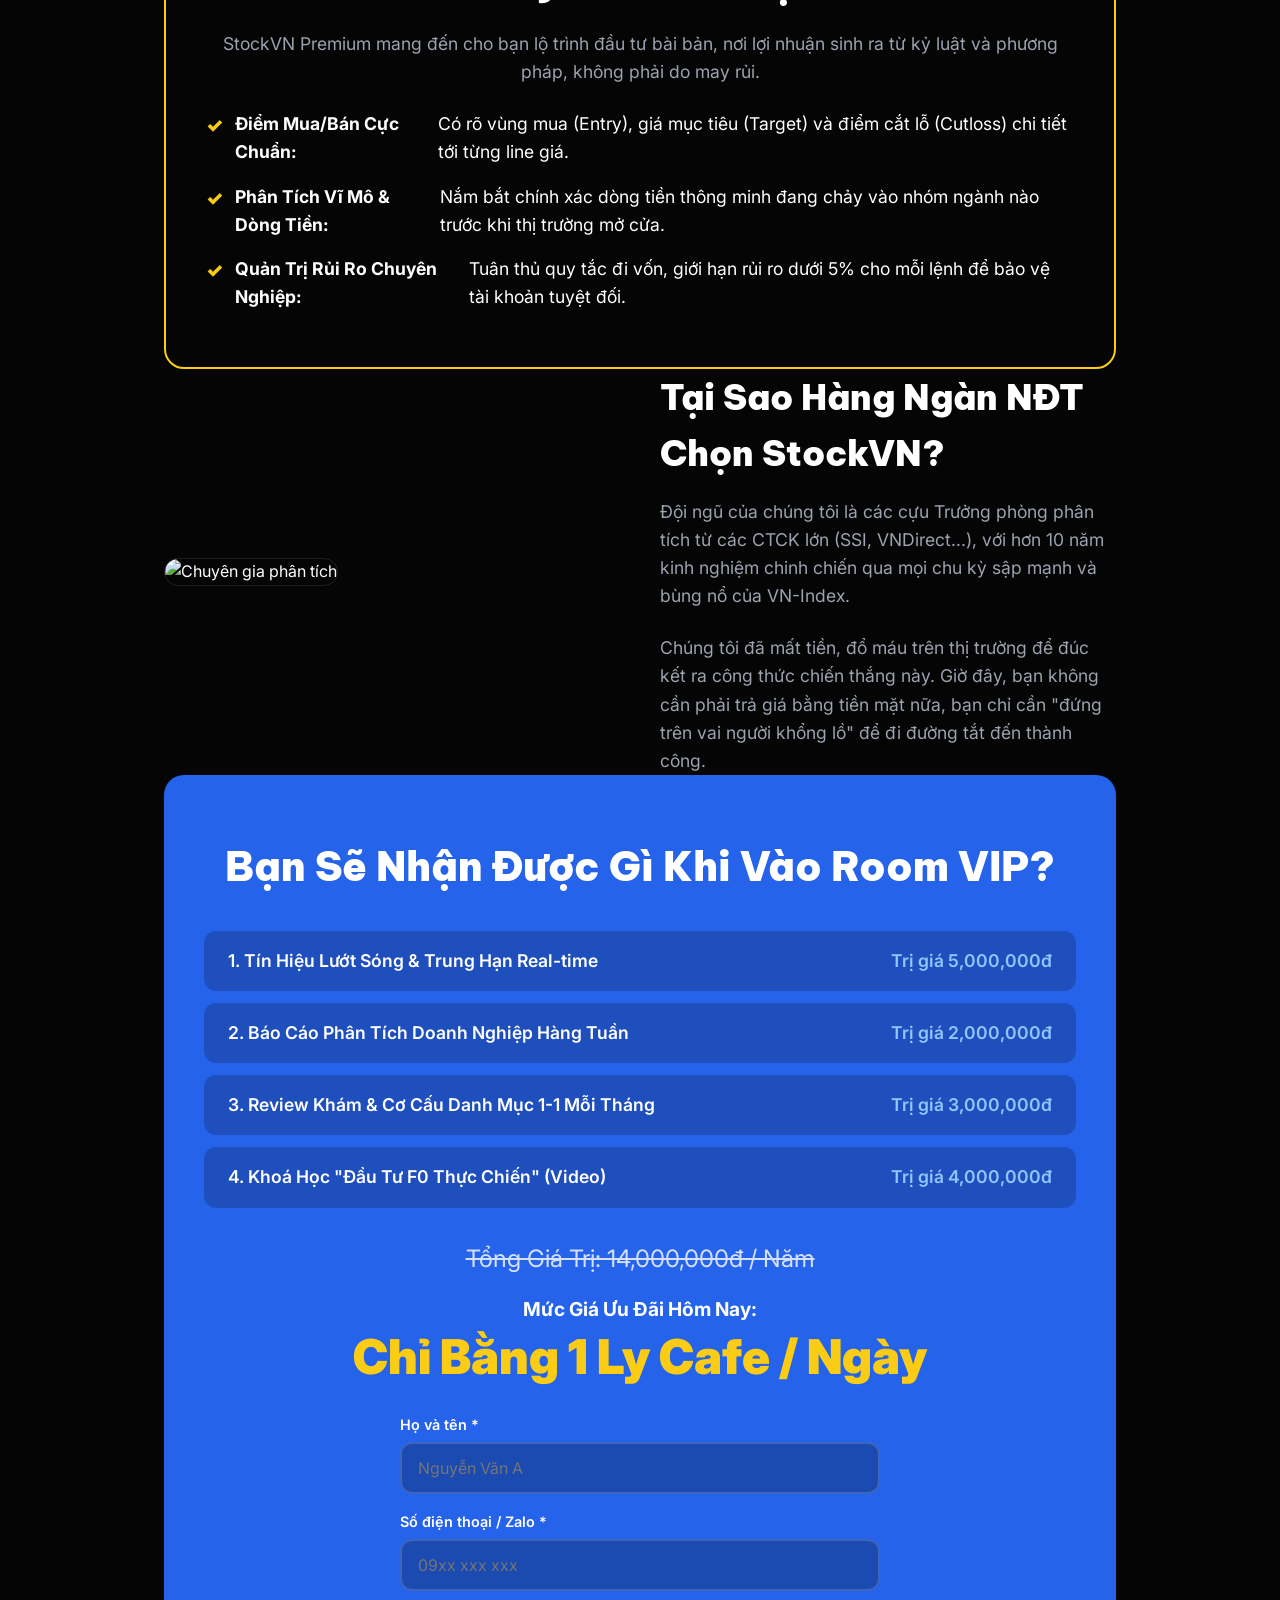
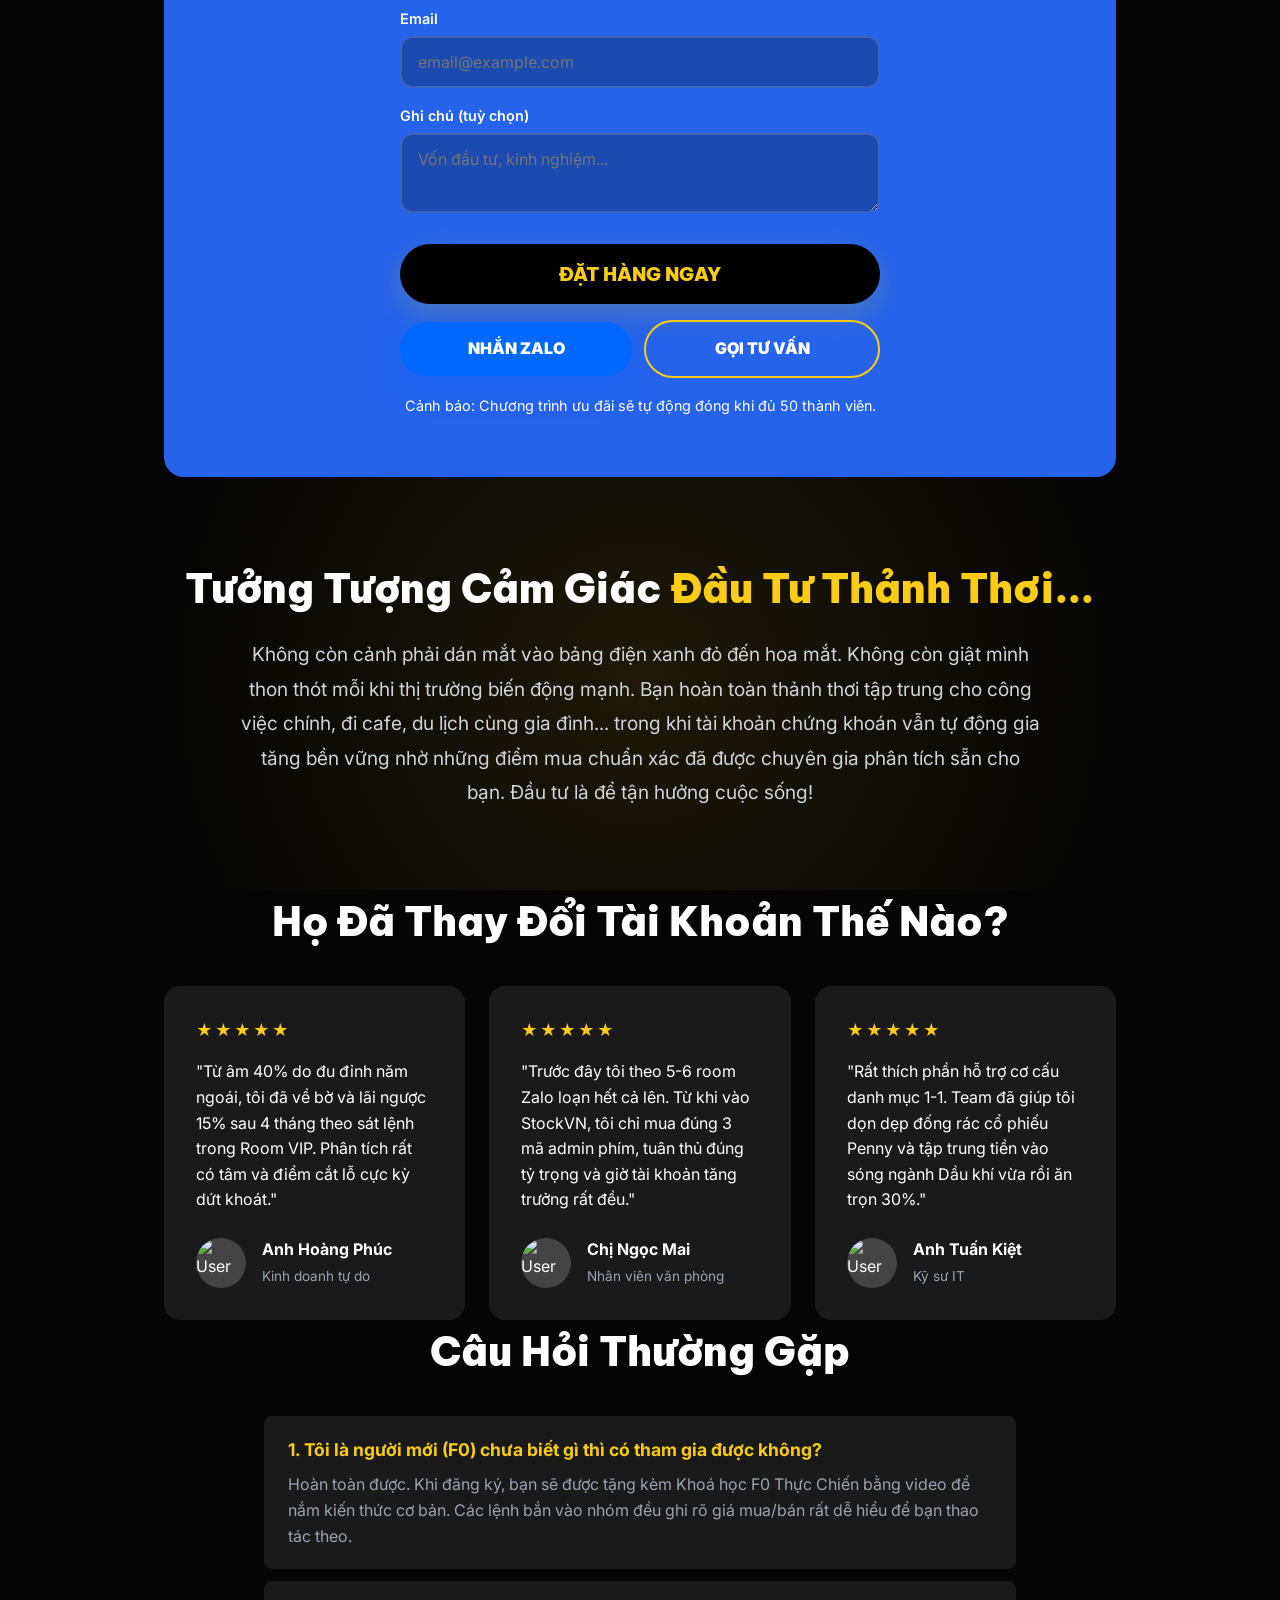
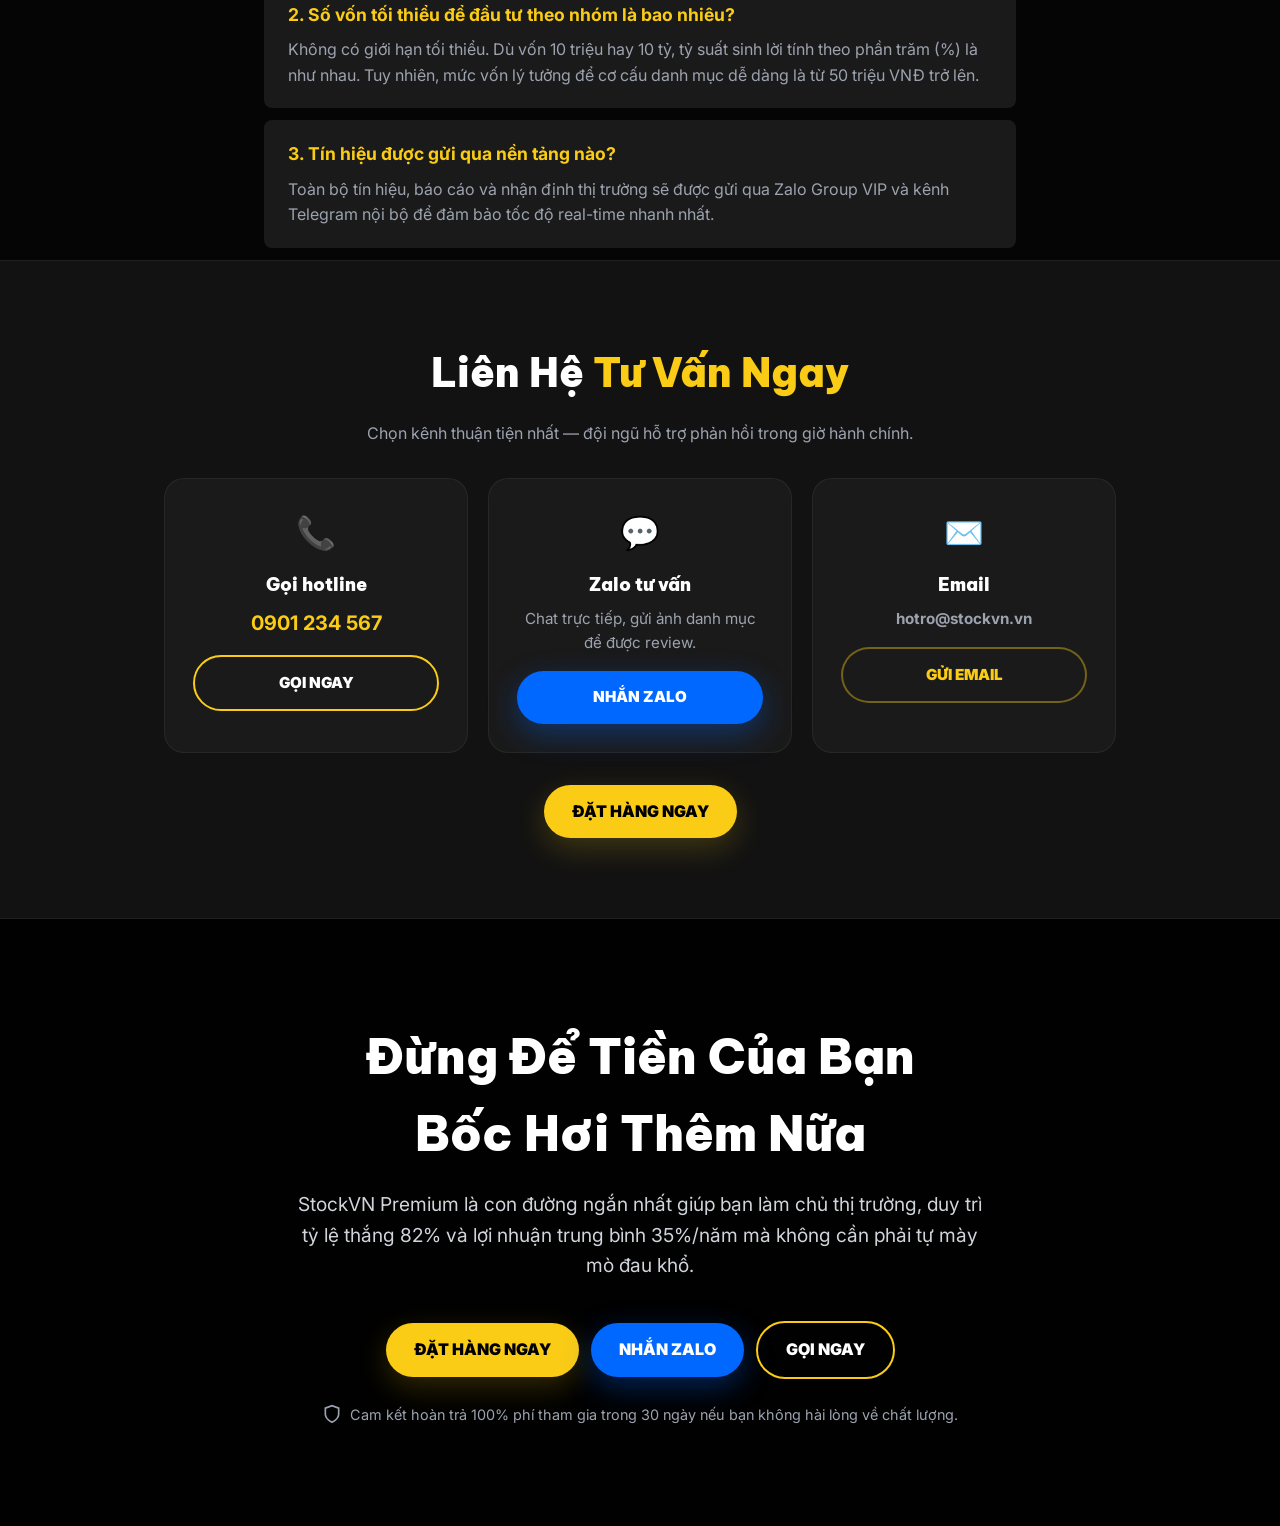
==== commit 531b3303: "Cap nhat: form Make, Google Sheet, CTA, bong bong lien he" ====
--- a/index.html
+++ b/index.html
@@ -77,6 +77,218 @@
             box-shadow: 0 15px 40px rgba(250, 204, 21, 0.4);
         }
 
+        .cta-row {
+            display: flex;
+            flex-wrap: wrap;
+            gap: 12px;
+            justify-content: center;
+            align-items: center;
+        }
+        .cta-row .btn-cta {
+            font-size: 1rem;
+            padding: 14px 28px;
+        }
+        .btn-cta--zalo {
+            background: #0068ff;
+            color: #fff;
+            box-shadow: 0 10px 30px rgba(0, 104, 255, 0.35);
+        }
+        .btn-cta--zalo:hover {
+            box-shadow: 0 15px 40px rgba(0, 104, 255, 0.5);
+        }
+        .btn-cta--outline {
+            background: transparent;
+            color: var(--text-light);
+            border: 2px solid var(--accent-yellow);
+            box-shadow: none;
+        }
+        .btn-cta--outline:hover {
+            background: rgba(250, 204, 21, 0.1);
+            box-shadow: 0 8px 24px rgba(250, 204, 21, 0.15);
+        }
+        .btn-cta--email {
+            background: var(--bg-card);
+            color: var(--accent-yellow);
+            border: 2px solid rgba(250, 204, 21, 0.4);
+            box-shadow: none;
+        }
+
+        .top-contact {
+            background: var(--bg-gray);
+            border-bottom: 1px solid rgba(255, 255, 255, 0.08);
+            padding: 10px 0;
+            font-size: 0.9rem;
+        }
+        .top-contact-inner {
+            display: flex;
+            flex-wrap: wrap;
+            justify-content: center;
+            gap: 20px;
+        }
+        .top-contact a {
+            color: var(--text-muted);
+            text-decoration: none;
+            transition: color 0.2s;
+        }
+        .top-contact a:hover {
+            color: var(--accent-yellow);
+        }
+        .top-contact strong {
+            color: var(--text-light);
+        }
+
+        .contact-section {
+            background: var(--bg-gray);
+            border-top: 1px solid rgba(255, 255, 255, 0.06);
+            border-bottom: 1px solid rgba(255, 255, 255, 0.06);
+        }
+        .contact-cards {
+            display: grid;
+            grid-template-columns: repeat(auto-fit, minmax(260px, 1fr));
+            gap: 20px;
+            margin-top: 32px;
+        }
+        .contact-card {
+            background: var(--bg-card);
+            border-radius: var(--radius-lg);
+            padding: 28px;
+            text-align: center;
+            border: 1px solid rgba(255, 255, 255, 0.06);
+        }
+        .contact-card-icon {
+            font-size: 2rem;
+            margin-bottom: 12px;
+        }
+        .contact-card h3 {
+            font-size: 1.1rem;
+            margin-bottom: 8px;
+        }
+        .contact-card p {
+            color: var(--text-muted);
+            font-size: 0.95rem;
+            margin-bottom: 16px;
+        }
+        .contact-card .btn-cta {
+            width: 100%;
+            font-size: 0.95rem;
+            padding: 14px 20px;
+        }
+
+        .sticky-cta {
+            display: none;
+            position: fixed;
+            bottom: 0;
+            left: 0;
+            right: 0;
+            z-index: 1000;
+            background: rgba(5, 5, 5, 0.95);
+            backdrop-filter: blur(12px);
+            border-top: 1px solid rgba(250, 204, 21, 0.2);
+            padding: 10px 12px;
+            padding-bottom: max(10px, env(safe-area-inset-bottom));
+        }
+        .sticky-cta-inner {
+            display: grid;
+            grid-template-columns: 1fr 1fr 1fr;
+            gap: 8px;
+            max-width: 600px;
+            margin: 0 auto;
+        }
+        .sticky-cta .btn-cta {
+            font-size: 0.75rem;
+            padding: 12px 8px;
+            text-align: center;
+            width: 100%;
+        }
+
+        /* Bong bóng liên hệ góc phải */
+        .fab-bubbles {
+            position: fixed;
+            right: clamp(12px, 3vw, 24px);
+            bottom: clamp(16px, 4vw, 28px);
+            bottom: max(clamp(16px, 4vw, 28px), env(safe-area-inset-bottom));
+            z-index: 1100;
+            display: flex;
+            flex-direction: column;
+            gap: clamp(10px, 2vw, 14px);
+            align-items: flex-end;
+            pointer-events: none;
+        }
+        .fab-bubble {
+            pointer-events: auto;
+            width: clamp(48px, 12vw, 58px);
+            height: clamp(48px, 12vw, 58px);
+            border-radius: 50%;
+            display: flex;
+            align-items: center;
+            justify-content: center;
+            text-decoration: none;
+            box-shadow: 0 6px 24px rgba(0, 0, 0, 0.45);
+            transition: transform 0.25s ease, box-shadow 0.25s ease;
+            position: relative;
+        }
+        .fab-bubble:hover,
+        .fab-bubble:focus-visible {
+            transform: scale(1.1);
+            box-shadow: 0 10px 32px rgba(0, 0, 0, 0.55);
+        }
+        .fab-bubble:focus-visible {
+            outline: 2px solid var(--accent-yellow);
+            outline-offset: 3px;
+        }
+        .fab-bubble svg {
+            width: clamp(22px, 5.5vw, 26px);
+            height: clamp(22px, 5.5vw, 26px);
+        }
+        .fab-bubble--zalo {
+            background: #0068ff;
+            color: #fff;
+            animation: fab-pulse 2.5s ease-in-out infinite;
+        }
+        .fab-bubble--phone {
+            background: var(--accent-yellow);
+            color: var(--text-dark);
+        }
+        .fab-bubble--order {
+            background: linear-gradient(145deg, #22c55e, #16a34a);
+            color: #fff;
+        }
+        .fab-label {
+            position: absolute;
+            right: calc(100% + 12px);
+            top: 50%;
+            transform: translateY(-50%);
+            background: rgba(0, 0, 0, 0.88);
+            color: #fff;
+            font-size: 0.8rem;
+            font-weight: 600;
+            padding: 6px 12px;
+            border-radius: 8px;
+            white-space: nowrap;
+            opacity: 0;
+            visibility: hidden;
+            transition: opacity 0.2s, visibility 0.2s;
+            pointer-events: none;
+        }
+        .fab-label::after {
+            content: '';
+            position: absolute;
+            right: -5px;
+            top: 50%;
+            transform: translateY(-50%);
+            border: 5px solid transparent;
+            border-left-color: rgba(0, 0, 0, 0.88);
+        }
+        .fab-bubble:hover .fab-label,
+        .fab-bubble:focus-visible .fab-label {
+            opacity: 1;
+            visibility: visible;
+        }
+        @keyframes fab-pulse {
+            0%, 100% { box-shadow: 0 6px 24px rgba(0, 104, 255, 0.4); }
+            50% { box-shadow: 0 6px 28px rgba(0, 104, 255, 0.75), 0 0 0 8px rgba(0, 104, 255, 0.15); }
+        }
+
         /* 1. Hero Banner */
         .hero {
             padding: 100px 0 60px;
@@ -363,18 +575,43 @@
             .expertise-grid { grid-template-columns: 1fr; }
             .proof-grid { flex-direction: column; gap: 16px; align-items: center; }
             .stack-item { flex-direction: column; align-items: flex-start; gap: 8px;}
+            .cta-row { flex-direction: column; width: 100%; }
+            .cta-row .btn-cta { width: 100%; max-width: 320px; }
+            .sticky-cta { display: none; }
+            .fab-label {
+                display: none;
+            }
+        }
+        @media (max-width: 480px) {
+            .fab-bubbles {
+                right: 10px;
+                gap: 8px;
+            }
         }
     </style>
 </head>
 <body>
+
+    <!-- Thanh liên hệ nhanh -->
+    <div class="top-contact">
+        <div class="container top-contact-inner">
+            <span>📞 Hotline: <a data-cta="phone" href="#"><strong data-contact="phone">0901 234 567</strong></a></span>
+            <span>✉️ Email: <a data-cta="email" href="#"><strong data-contact="email">hotro@stockvn.vn</strong></a></span>
+            <span>💬 <a data-cta="zalo" href="#">Nhắn Zalo ngay</a></span>
+        </div>
+    </div>
 
     <!-- 1. Hero Banner -->
     <header class="hero container">
         <div class="brand-font text-yellow mb-8" style="font-size:1.5rem; letter-spacing: 2px;">STOCKVN.</div>
         <h1 class="hero-title">Làm Chủ Cổ Phiếu<br><span class="text-yellow">Nhân Đôi Tài Khoản</span></h1>
         <p class="hero-sub">Hệ thống tín hiệu VIP chứng khoán thực chiến: Loại bỏ hoàn toàn cảm xúc, tối đa hóa lợi nhuận ngay cả khi VN-Index biến động mạnh.</p>
-        <a href="#register-form" class="btn-cta">Nhận Phím Hàng VIP Ngay</a>
-        <p style="margin-top: 16px; font-size: 0.9rem; color: var(--text-muted);">*Chỉ còn 12 suất ưu đãi trong tháng này</p>
+        <div class="cta-row mb-4">
+            <a data-cta="order" href="#register-form" class="btn-cta">Mua ngay</a>
+            <a data-cta="zalo" href="#" class="btn-cta btn-cta--zalo">Nhắn Zalo</a>
+            <a data-cta="phone" href="#" class="btn-cta btn-cta--outline">Gọi ngay</a>
+        </div>
+        <p style="margin-top: 8px; font-size: 0.9rem; color: var(--text-muted);">*Chỉ còn 12 suất ưu đãi trong tháng này</p>
     </header>
 
     <!-- 2. Social Proof Bar -->
@@ -478,7 +715,11 @@
                     <label for="message">Ghi chú (tuỳ chọn)</label>
                     <textarea id="message" name="message" placeholder="Vốn đầu tư, kinh nghiệm..."></textarea>
                 </div>
-                <button type="submit" class="btn-cta btn-submit" style="background:var(--text-dark); color:var(--accent-yellow);">Gửi yêu cầu</button>
+                <button type="submit" class="btn-cta btn-submit" style="background:var(--text-dark); color:var(--accent-yellow);">Đặt hàng ngay</button>
+                <div class="cta-row" style="margin-top: 16px;">
+                    <a data-cta="zalo" href="#" class="btn-cta btn-cta--zalo" style="flex:1; text-align:center;">Nhắn Zalo</a>
+                    <a data-cta="phone" href="#" class="btn-cta btn-cta--outline" style="flex:1; text-align:center;">Gọi tư vấn</a>
+                </div>
                 <p id="form-status" class="form-status" hidden></p>
             </form>
             <p style="margin-top: 16px; font-size: 0.9rem;">Cảnh báo: Chương trình ưu đãi sẽ tự động đóng khi đủ 50 thành viên.</p>
@@ -558,6 +799,37 @@
         </div>
     </section>
 
+    <!-- Liên hệ trực tiếp -->
+    <section id="contact" class="contact-section">
+        <div class="container text-center">
+            <h2 class="mb-4" style="font-size: 2.5rem;">Liên Hệ <span class="text-yellow">Tư Vấn Ngay</span></h2>
+            <p style="color: var(--text-muted); max-width: 560px; margin: 0 auto;">Chọn kênh thuận tiện nhất — đội ngũ hỗ trợ phản hồi trong giờ hành chính.</p>
+            <div class="contact-cards">
+                <div class="contact-card">
+                    <div class="contact-card-icon">📞</div>
+                    <h3>Gọi hotline</h3>
+                    <p><strong data-contact="phone" style="color: var(--accent-yellow); font-size: 1.25rem;">0901 234 567</strong></p>
+                    <a data-cta="phone" href="#" class="btn-cta btn-cta--outline">Gọi ngay</a>
+                </div>
+                <div class="contact-card">
+                    <div class="contact-card-icon">💬</div>
+                    <h3>Zalo tư vấn</h3>
+                    <p>Chat trực tiếp, gửi ảnh danh mục để được review.</p>
+                    <a data-cta="zalo" href="#" class="btn-cta btn-cta--zalo">Nhắn Zalo</a>
+                </div>
+                <div class="contact-card">
+                    <div class="contact-card-icon">✉️</div>
+                    <h3>Email</h3>
+                    <p><strong data-contact="email">hotro@stockvn.vn</strong></p>
+                    <a data-cta="email" href="#" class="btn-cta btn-cta--email">Gửi email</a>
+                </div>
+            </div>
+            <div class="cta-row" style="margin-top: 32px;">
+                <a data-cta="order" href="#register-form" class="btn-cta">Đặt hàng ngay</a>
+            </div>
+        </div>
+    </section>
+
     <!-- 10. Final CTA + P.S. -->
     <section class="final-cta">
         <div class="container final-content">
@@ -565,7 +837,11 @@
             <p class="mb-8" style="font-size: 1.2rem; color: #d1d5db; max-width: 700px; margin: 0 auto 40px;">
                 StockVN Premium là con đường ngắn nhất giúp bạn làm chủ thị trường, duy trì tỷ lệ thắng 82% và lợi nhuận trung bình 35%/năm mà không cần phải tự mày mò đau khổ.
             </p>
-            <a href="#register-form" class="btn-cta">Tham Gia Room VIP Trước Khi Đóng Cửa</a>
+            <div class="cta-row">
+                <a data-cta="order" href="#register-form" class="btn-cta">Đặt hàng ngay</a>
+                <a data-cta="zalo" href="#" class="btn-cta btn-cta--zalo">Nhắn Zalo</a>
+                <a data-cta="phone" href="#" class="btn-cta btn-cta--outline">Gọi ngay</a>
+            </div>
             
             <div class="guarantee">
                 <svg width="20" height="20" viewBox="0 0 24 24" fill="none" stroke="currentColor" stroke-width="2"><path d="M12 22s8-4 8-10V5l-8-3-8 3v7c0 6 8 10 8 10z"/></svg>
@@ -574,7 +850,24 @@
         </div>
     </section>
 
+    <!-- Bong bóng liên hệ góc phải -->
+    <div class="fab-bubbles" aria-label="Liên hệ nhanh">
+        <a data-cta="zalo" href="#" class="fab-bubble fab-bubble--zalo" aria-label="Nhắn Zalo">
+            <span class="fab-label">Nhắn Zalo</span>
+            <svg viewBox="0 0 24 24" fill="currentColor" aria-hidden="true"><path d="M12 2C6.48 2 2 6.03 2 10.82c0 2.78 1.39 5.27 3.57 6.86L4.5 21.5l4.35-2.39c.97.27 2 .42 3.15.42 5.52 0 10-4.03 10-8.82S17.52 2 12 2z"/></svg>
+        </a>
+        <a data-cta="phone" href="#" class="fab-bubble fab-bubble--phone" aria-label="Gọi ngay">
+            <span class="fab-label">Gọi ngay</span>
+            <svg viewBox="0 0 24 24" fill="none" stroke="currentColor" stroke-width="2" aria-hidden="true"><path d="M22 16.92v3a2 2 0 01-2.18 2 19.79 19.79 0 01-8.63-3.07 19.5 19.5 0 01-6-6 19.79 19.79 0 01-3.07-8.67A2 2 0 014.11 2h3a2 2 0 012 1.72c.127.96.361 1.903.7 2.81a2 2 0 01-.45 2.11L8.09 9.91a16 16 0 006 6l1.27-1.27a2 2 0 012.11-.45c.907.339 1.85.573 2.81.7A2 2 0 0122 16.92z"/></svg>
+        </a>
+        <a data-cta="order" href="#register-form" class="fab-bubble fab-bubble--order" aria-label="Đặt hàng ngay">
+            <span class="fab-label">Đặt hàng ngay</span>
+            <svg viewBox="0 0 24 24" fill="none" stroke="currentColor" stroke-width="2" aria-hidden="true"><path d="M6 2L3 6v14a2 2 0 002 2h14a2 2 0 002-2V6l-3-4H6zM3 6h18M16 10a4 4 0 01-8 0"/></svg>
+        </a>
+    </div>
+
     <script src="config.js"></script>
+    <script src="js/contact.js"></script>
     <script src="js/form.js"></script>
 </body>
 </html>
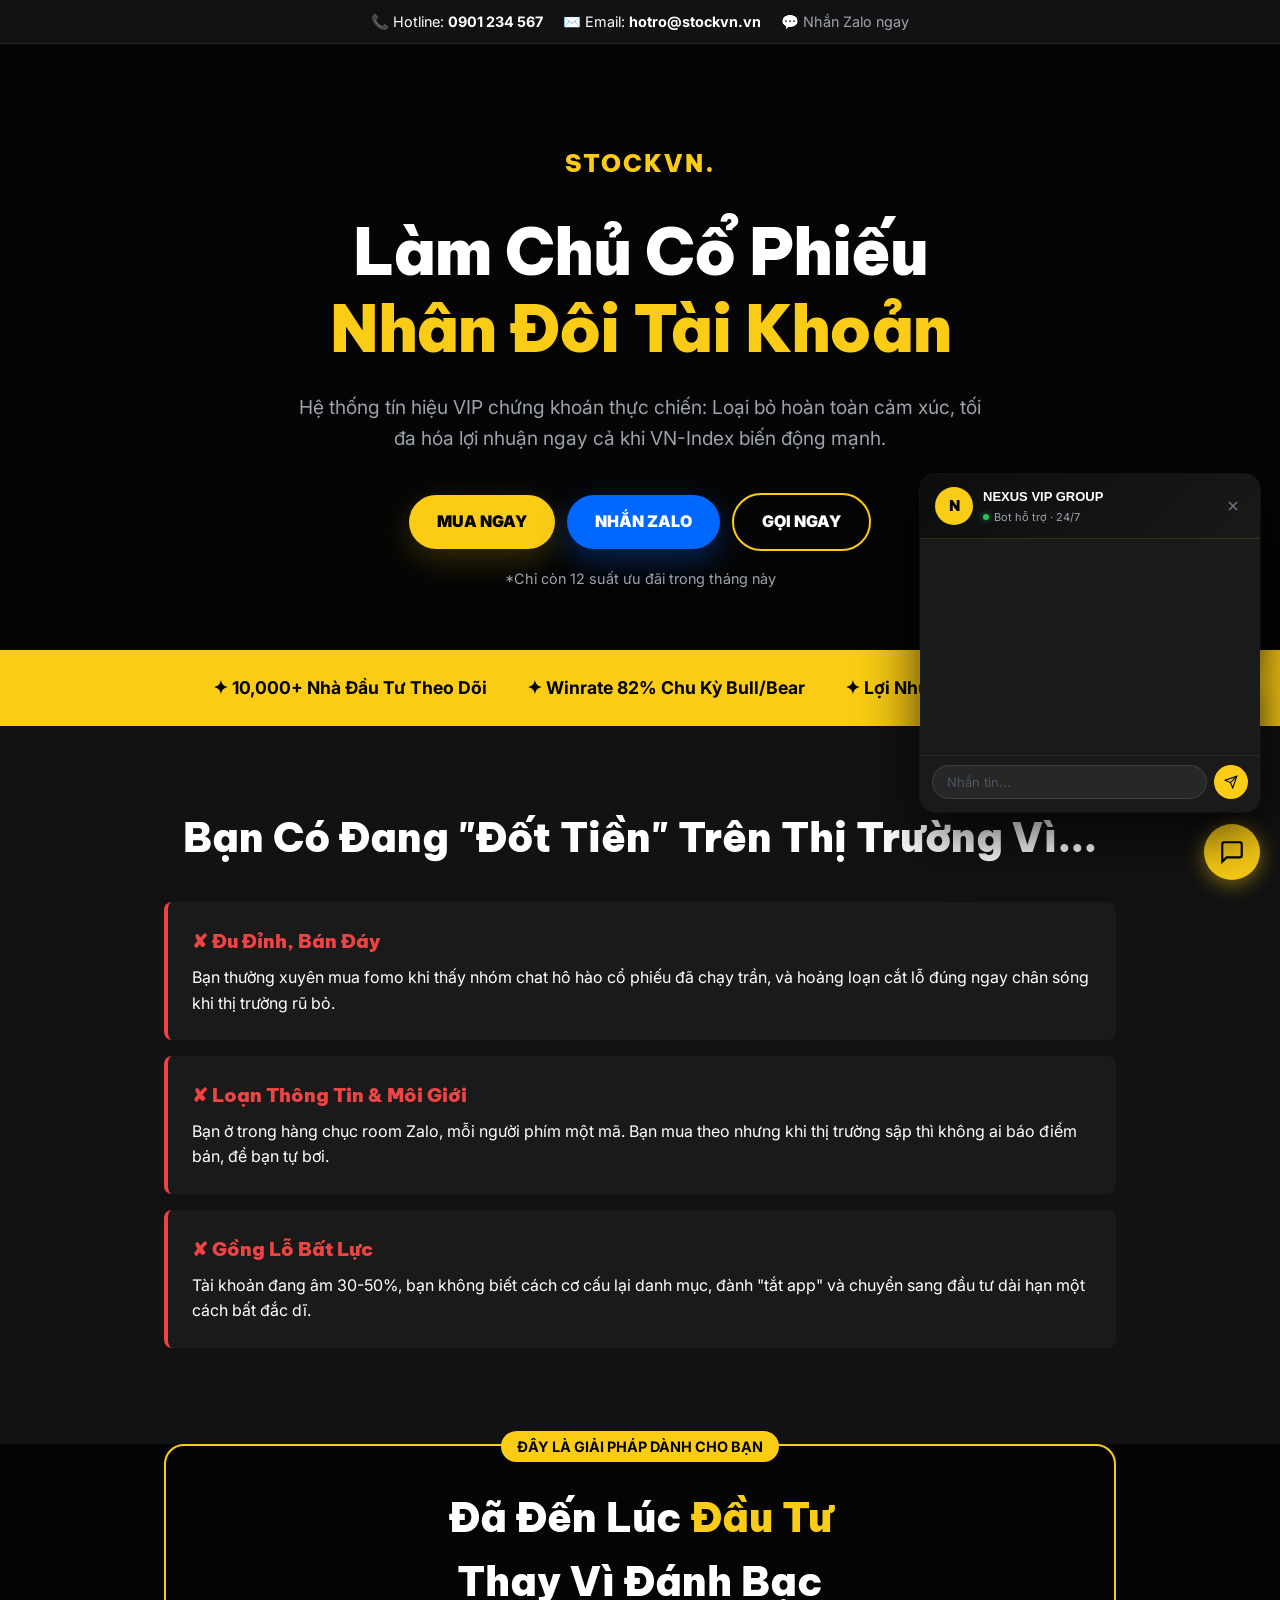
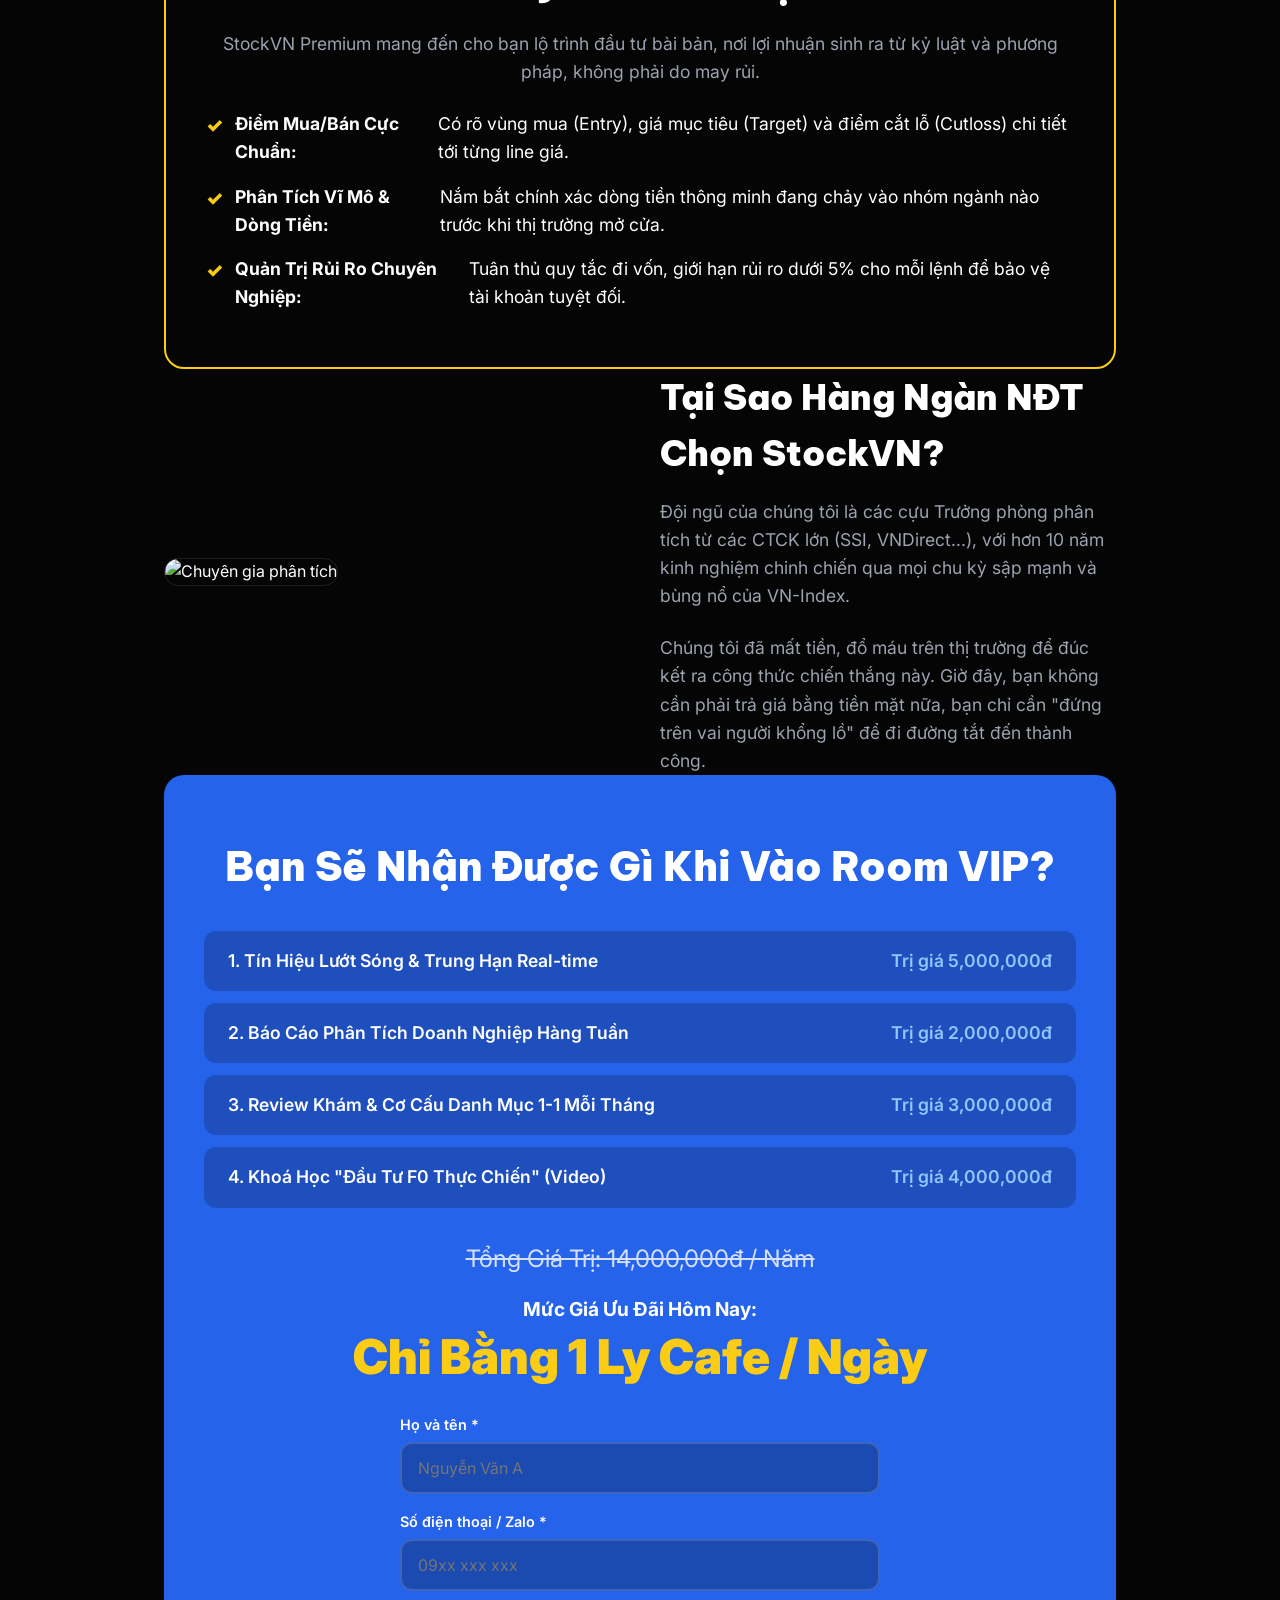
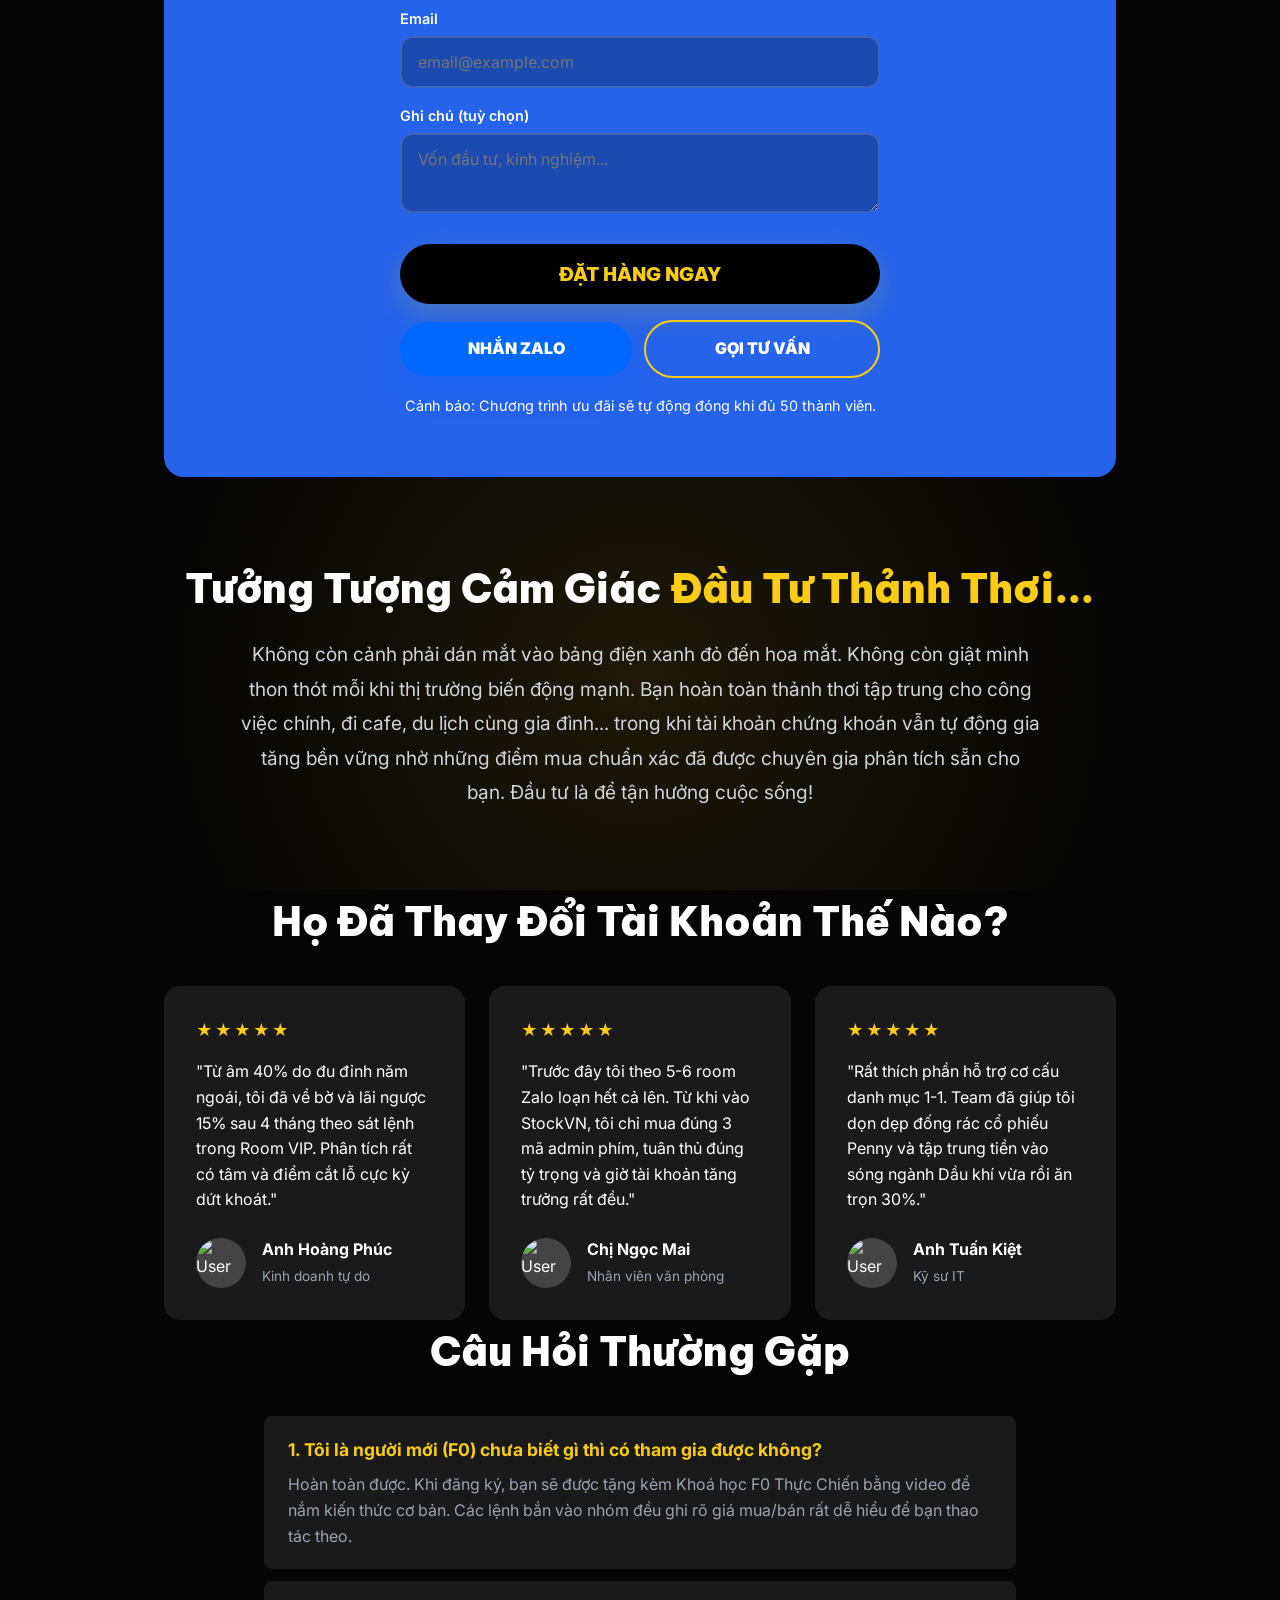
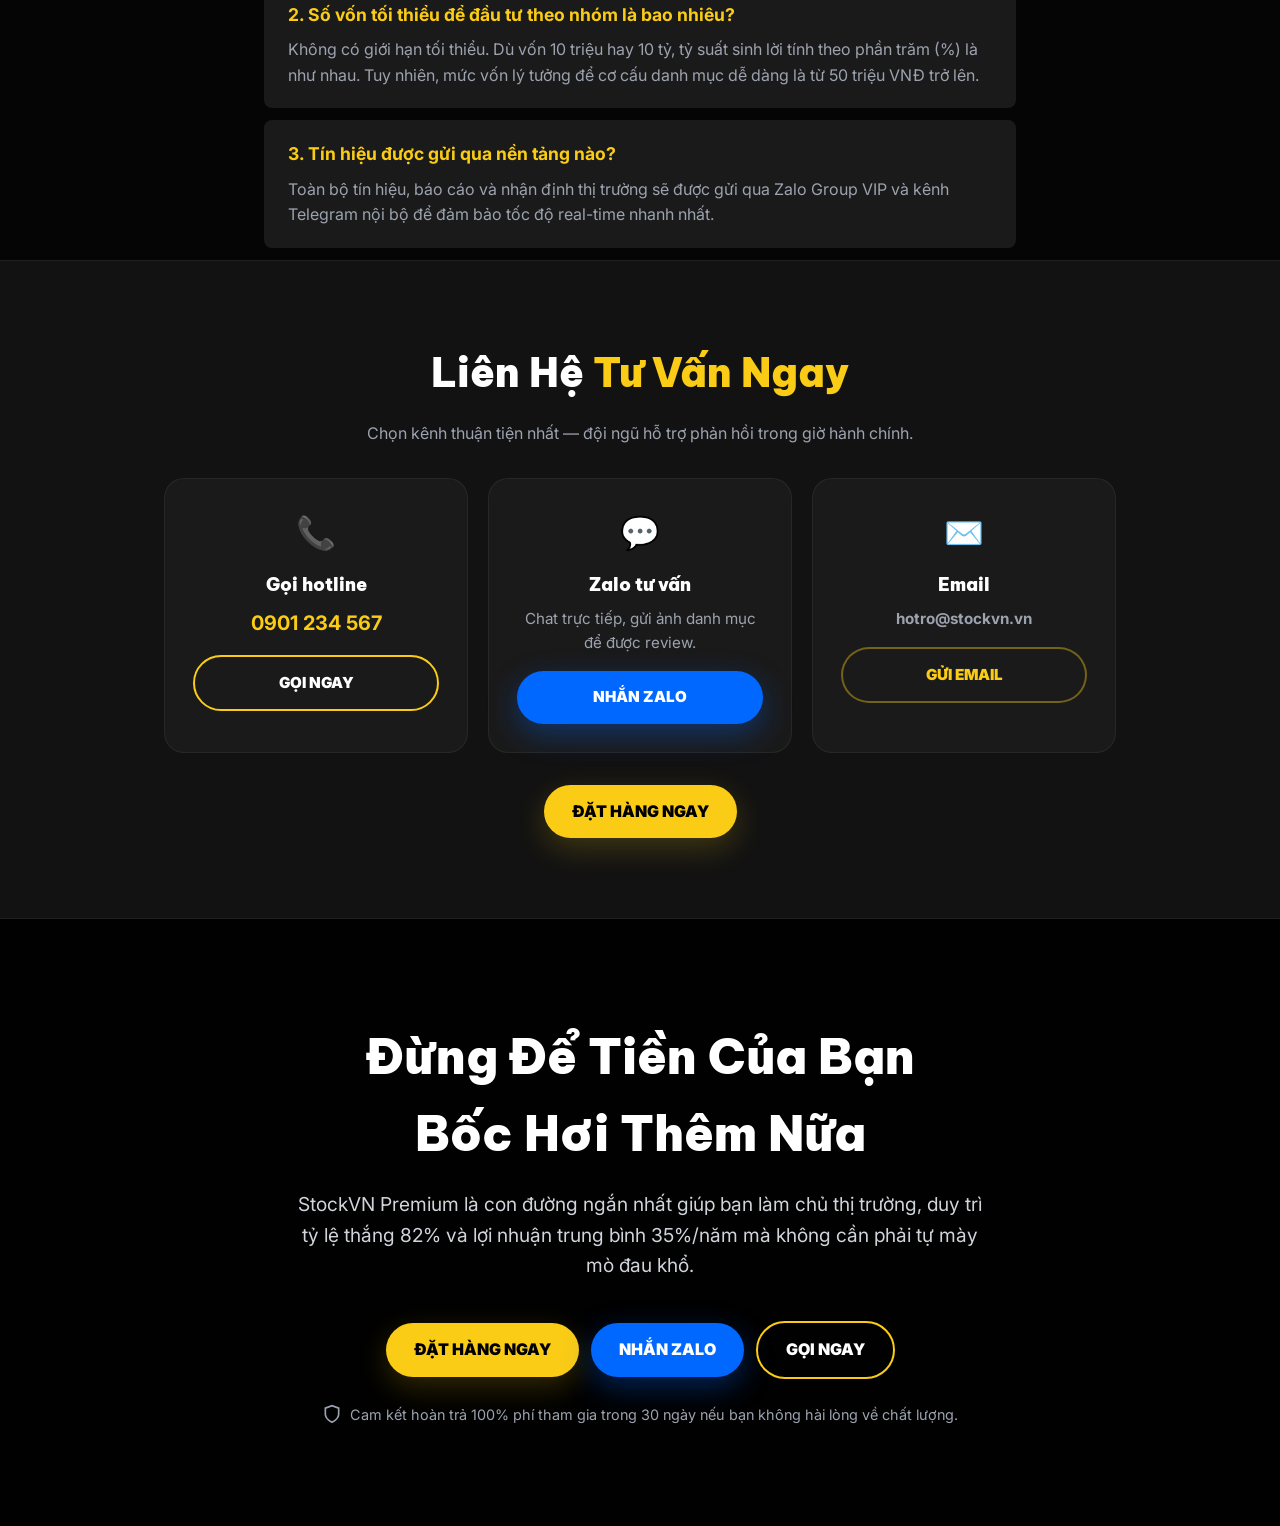
==== commit 79658fc9: "Add chatbot widget, data files, and content assets - Chatbot 24/7 (js/chatbot.js + css/chatbot.css):" ====
--- a/index.html
+++ b/index.html
@@ -7,6 +7,7 @@
     <link rel="preconnect" href="https://fonts.googleapis.com">
     <link rel="preconnect" href="https://fonts.gstatic.com" crossorigin>
     <link href="https://fonts.googleapis.com/css2?family=Inter:wght@400;500;600&family=Be+Vietnam+Pro:wght@500;700;900&display=swap" rel="stylesheet">
+    <link rel="stylesheet" href="css/chatbot.css">
     <style>
         :root {
             --bg-black: #050505;
@@ -869,5 +870,72 @@
     <script src="config.js"></script>
     <script src="js/contact.js"></script>
     <script src="js/form.js"></script>
+
+    <!-- ── CHATBOT WIDGET ─────────────────────────────────────────────────── -->
+    <div id="chatbot-widget">
+
+      <!-- Toggle button -->
+      <button id="chatbot-toggle" aria-label="Mở chat hỗ trợ" title="Chat hỗ trợ 24/7">
+        <!-- icon chat (hiện khi đóng) -->
+        <svg id="cb-icon-chat" xmlns="http://www.w3.org/2000/svg" viewBox="0 0 24 24"
+             fill="none" stroke="currentColor" stroke-width="2" aria-hidden="true">
+          <path d="M21 15a2 2 0 01-2 2H7l-4 4V5a2 2 0 012-2h14a2 2 0 012 2z"/>
+        </svg>
+        <!-- icon X (hiện khi mở) -->
+        <svg id="cb-icon-close" xmlns="http://www.w3.org/2000/svg" viewBox="0 0 24 24"
+             fill="none" stroke="currentColor" stroke-width="2.5" aria-hidden="true"
+             style="display:none">
+          <line x1="18" y1="6" x2="6" y2="18"/>
+          <line x1="6" y1="6" x2="18" y2="18"/>
+        </svg>
+        <!-- notification badge -->
+        <span id="chatbot-badge" aria-hidden="true">1</span>
+      </button>
+
+      <!-- Chat window (hidden by default) -->
+      <div id="chatbot-window" role="dialog" aria-label="Chat hỗ trợ NEXUS VIP GROUP" hidden>
+
+        <!-- Header -->
+        <div id="chatbot-header">
+          <div class="cb-avatar" aria-hidden="true">N</div>
+          <div class="cb-header-info">
+            <div class="cb-name">NEXUS VIP GROUP</div>
+            <div class="cb-status">
+              <span class="cb-dot" aria-hidden="true"></span>
+              Bot hỗ trợ · 24/7
+            </div>
+          </div>
+          <button id="cb-close-btn" aria-label="Đóng chat">
+            <svg xmlns="http://www.w3.org/2000/svg" viewBox="0 0 24 24"
+                 fill="none" stroke="currentColor" stroke-width="2.5" aria-hidden="true">
+              <line x1="18" y1="6" x2="6" y2="18"/>
+              <line x1="6" y1="6" x2="18" y2="18"/>
+            </svg>
+          </button>
+        </div>
+
+        <!-- Messages -->
+        <div id="chatbot-messages" role="log" aria-live="polite" aria-label="Tin nhắn"></div>
+
+        <!-- Quick replies -->
+        <div id="chatbot-quick-replies" aria-label="Trả lời nhanh"></div>
+
+        <!-- Input -->
+        <div id="chatbot-input-row">
+          <input id="chatbot-input" type="text" placeholder="Nhắn tin..."
+                 autocomplete="off" maxlength="200" aria-label="Nhập tin nhắn"/>
+          <button id="chatbot-send-btn" aria-label="Gửi">
+            <svg xmlns="http://www.w3.org/2000/svg" viewBox="0 0 24 24"
+                 fill="none" stroke="currentColor" stroke-width="2" aria-hidden="true">
+              <line x1="22" y1="2" x2="11" y2="13"/>
+              <polygon points="22 2 15 22 11 13 2 9 22 2"/>
+            </svg>
+          </button>
+        </div>
+
+      </div><!-- /chatbot-window -->
+    </div><!-- /chatbot-widget -->
+
+    <script src="js/chatbot.js"></script>
 </body>
 </html>
--- a/css/chatbot.css
+++ b/css/chatbot.css
@@ -0,0 +1,381 @@
+/* ─── FAB ADJUSTMENT: nâng các bong bóng lên để nhường chỗ cho chatbot button ─── */
+.fab-bubbles {
+  bottom: max(90px, env(safe-area-inset-bottom)) !important;
+}
+
+@media (max-width: 480px) {
+  .fab-bubbles {
+    bottom: max(86px, env(safe-area-inset-bottom)) !important;
+  }
+}
+
+/* ─── WIDGET CONTAINER ──────────────────────────────────────────────────────── */
+#chatbot-widget {
+  position: fixed;
+  bottom: 20px;
+  right: 20px;
+  z-index: 1200;
+  font-family: 'Inter', sans-serif;
+  font-size: 14px;
+  line-height: 1.5;
+}
+
+/* ─── TOGGLE BUTTON ─────────────────────────────────────────────────────────── */
+#chatbot-toggle {
+  width: 56px;
+  height: 56px;
+  border-radius: 50%;
+  background: var(--accent-yellow, #facc15);
+  color: #000;
+  border: none;
+  cursor: pointer;
+  display: flex;
+  align-items: center;
+  justify-content: center;
+  box-shadow: 0 4px 20px rgba(250, 204, 21, 0.5);
+  transition: transform 0.25s ease, box-shadow 0.25s ease;
+  position: relative;
+  outline: none;
+}
+
+#chatbot-toggle:hover {
+  transform: scale(1.08);
+  box-shadow: 0 8px 30px rgba(250, 204, 21, 0.7);
+}
+
+#chatbot-toggle:focus-visible {
+  outline: 2px solid #fff;
+  outline-offset: 3px;
+}
+
+#chatbot-toggle svg {
+  width: 26px;
+  height: 26px;
+  display: block;
+}
+
+/* Notification badge */
+#chatbot-badge {
+  position: absolute;
+  top: -3px;
+  right: -3px;
+  background: #ef4444;
+  color: #fff;
+  font-size: 11px;
+  font-weight: 700;
+  width: 19px;
+  height: 19px;
+  border-radius: 50%;
+  display: none;
+  align-items: center;
+  justify-content: center;
+  border: 2px solid var(--bg-black, #050505);
+  animation: cb-badge-pulse 2s ease-in-out infinite;
+}
+
+@keyframes cb-badge-pulse {
+  0%, 100% { transform: scale(1); }
+  50% { transform: scale(1.18); }
+}
+
+/* ─── CHAT WINDOW ───────────────────────────────────────────────────────────── */
+#chatbot-window {
+  position: absolute;
+  bottom: 68px;
+  right: 0;
+  width: 340px;
+  background: var(--bg-card, #1a1a1a);
+  border-radius: 16px;
+  box-shadow: 0 20px 60px rgba(0, 0, 0, 0.75),
+              0 0 0 1px rgba(255, 255, 255, 0.07);
+  display: flex;
+  flex-direction: column;
+  overflow: hidden;
+  transform-origin: bottom right;
+}
+
+#chatbot-window.cb-open {
+  animation: cb-pop-in 0.3s cubic-bezier(0.34, 1.56, 0.64, 1) forwards;
+}
+
+@keyframes cb-pop-in {
+  from { transform: scale(0.75) translateY(12px); opacity: 0; }
+  to   { transform: scale(1) translateY(0);       opacity: 1; }
+}
+
+/* ─── HEADER ────────────────────────────────────────────────────────────────── */
+#chatbot-header {
+  background: linear-gradient(135deg, #0d0d0d 0%, #191919 100%);
+  border-bottom: 1px solid rgba(250, 204, 21, 0.15);
+  padding: 13px 15px;
+  display: flex;
+  align-items: center;
+  gap: 10px;
+  flex-shrink: 0;
+}
+
+.cb-avatar {
+  width: 38px;
+  height: 38px;
+  border-radius: 50%;
+  background: var(--accent-yellow, #facc15);
+  color: #000;
+  display: flex;
+  align-items: center;
+  justify-content: center;
+  font-family: 'Be Vietnam Pro', sans-serif;
+  font-weight: 900;
+  font-size: 15px;
+  flex-shrink: 0;
+}
+
+.cb-header-info {
+  flex: 1;
+  min-width: 0;
+}
+
+.cb-name {
+  font-family: 'Be Vietnam Pro', sans-serif;
+  font-weight: 700;
+  font-size: 13px;
+  color: #fff;
+  white-space: nowrap;
+  overflow: hidden;
+  text-overflow: ellipsis;
+}
+
+.cb-status {
+  font-size: 11px;
+  color: #9ca3af;
+  display: flex;
+  align-items: center;
+  gap: 5px;
+  margin-top: 2px;
+}
+
+.cb-dot {
+  width: 6px;
+  height: 6px;
+  border-radius: 50%;
+  background: #22c55e;
+  flex-shrink: 0;
+  box-shadow: 0 0 6px rgba(34, 197, 94, 0.7);
+}
+
+#cb-close-btn {
+  background: none;
+  border: none;
+  color: #6b7280;
+  cursor: pointer;
+  padding: 4px;
+  border-radius: 6px;
+  display: flex;
+  align-items: center;
+  justify-content: center;
+  transition: color 0.2s, background 0.2s;
+  flex-shrink: 0;
+}
+
+#cb-close-btn:hover {
+  color: #fff;
+  background: rgba(255, 255, 255, 0.09);
+}
+
+#cb-close-btn svg {
+  width: 16px;
+  height: 16px;
+  display: block;
+}
+
+/* ─── MESSAGES ──────────────────────────────────────────────────────────────── */
+#chatbot-messages {
+  flex: 1;
+  overflow-y: auto;
+  padding: 14px 12px;
+  display: flex;
+  flex-direction: column;
+  gap: 6px;
+  min-height: 200px;
+  max-height: 300px;
+  scroll-behavior: smooth;
+}
+
+#chatbot-messages::-webkit-scrollbar { width: 3px; }
+#chatbot-messages::-webkit-scrollbar-track { background: transparent; }
+#chatbot-messages::-webkit-scrollbar-thumb {
+  background: rgba(255, 255, 255, 0.1);
+  border-radius: 3px;
+}
+
+.cb-msg {
+  max-width: 88%;
+  padding: 9px 13px;
+  border-radius: 14px;
+  font-size: 13px;
+  line-height: 1.55;
+  white-space: pre-wrap;
+  word-break: break-word;
+  animation: cb-msg-in 0.22s ease;
+}
+
+@keyframes cb-msg-in {
+  from { opacity: 0; transform: translateY(7px); }
+  to   { opacity: 1; transform: translateY(0); }
+}
+
+.cb-msg--bot {
+  background: #252525;
+  color: #e5e7eb;
+  border-bottom-left-radius: 4px;
+  align-self: flex-start;
+}
+
+.cb-msg--user {
+  background: var(--accent-yellow, #facc15);
+  color: #000;
+  font-weight: 500;
+  border-bottom-right-radius: 4px;
+  align-self: flex-end;
+}
+
+/* Typing indicator */
+.cb-typing {
+  display: flex;
+  align-items: center;
+  gap: 4px;
+  padding: 11px 14px;
+  background: #252525;
+  border-radius: 14px;
+  border-bottom-left-radius: 4px;
+  align-self: flex-start;
+  width: 54px;
+}
+
+.cb-typing span {
+  width: 6px;
+  height: 6px;
+  border-radius: 50%;
+  background: #6b7280;
+  animation: cb-typing-bounce 1.2s ease-in-out infinite;
+}
+.cb-typing span:nth-child(2) { animation-delay: 0.2s; }
+.cb-typing span:nth-child(3) { animation-delay: 0.4s; }
+
+@keyframes cb-typing-bounce {
+  0%, 60%, 100% { transform: translateY(0);  opacity: 0.5; }
+  30%           { transform: translateY(-5px); opacity: 1; }
+}
+
+/* ─── QUICK REPLIES ─────────────────────────────────────────────────────────── */
+#chatbot-quick-replies {
+  padding: 6px 12px 10px;
+  display: flex;
+  flex-direction: column;
+  gap: 5px;
+  flex-shrink: 0;
+}
+
+.cb-qr-btn {
+  background: rgba(250, 204, 21, 0.07);
+  border: 1px solid rgba(250, 204, 21, 0.25);
+  color: #facc15;
+  border-radius: 18px;
+  padding: 8px 13px;
+  font-size: 12.5px;
+  font-weight: 600;
+  cursor: pointer;
+  text-align: left;
+  font-family: inherit;
+  line-height: 1.4;
+  transition: background 0.18s, border-color 0.18s, transform 0.15s;
+}
+
+.cb-qr-btn:hover {
+  background: rgba(250, 204, 21, 0.15);
+  border-color: rgba(250, 204, 21, 0.5);
+  transform: translateX(2px);
+}
+
+.cb-qr-btn--cta {
+  background: var(--accent-yellow, #facc15);
+  color: #000;
+  font-weight: 700;
+  border-color: var(--accent-yellow, #facc15);
+}
+
+.cb-qr-btn--cta:hover {
+  background: #fde047;
+  border-color: #fde047;
+  transform: translateX(2px);
+}
+
+/* ─── INPUT ROW ─────────────────────────────────────────────────────────────── */
+#chatbot-input-row {
+  display: flex;
+  align-items: center;
+  gap: 7px;
+  padding: 9px 12px 13px;
+  border-top: 1px solid rgba(255, 255, 255, 0.06);
+  flex-shrink: 0;
+}
+
+#chatbot-input {
+  flex: 1;
+  background: rgba(255, 255, 255, 0.06);
+  border: 1px solid rgba(255, 255, 255, 0.1);
+  border-radius: 18px;
+  padding: 8px 14px;
+  color: #fff;
+  font-size: 13px;
+  font-family: inherit;
+  outline: none;
+  transition: border-color 0.2s;
+  min-width: 0;
+}
+
+#chatbot-input:focus {
+  border-color: rgba(250, 204, 21, 0.45);
+}
+
+#chatbot-input::placeholder {
+  color: #4b5563;
+}
+
+#chatbot-send-btn {
+  width: 34px;
+  height: 34px;
+  min-width: 34px;
+  background: var(--accent-yellow, #facc15);
+  color: #000;
+  border: none;
+  border-radius: 50%;
+  cursor: pointer;
+  display: flex;
+  align-items: center;
+  justify-content: center;
+  transition: background 0.2s, transform 0.2s;
+}
+
+#chatbot-send-btn:hover {
+  background: #fde047;
+  transform: scale(1.08);
+}
+
+#chatbot-send-btn svg {
+  width: 14px;
+  height: 14px;
+}
+
+/* ─── MOBILE ────────────────────────────────────────────────────────────────── */
+@media (max-width: 480px) {
+  #chatbot-widget {
+    bottom: 16px;
+    right: 16px;
+  }
+
+  #chatbot-window {
+    width: calc(100vw - 40px);
+    right: 0;
+    bottom: 70px;
+  }
+}
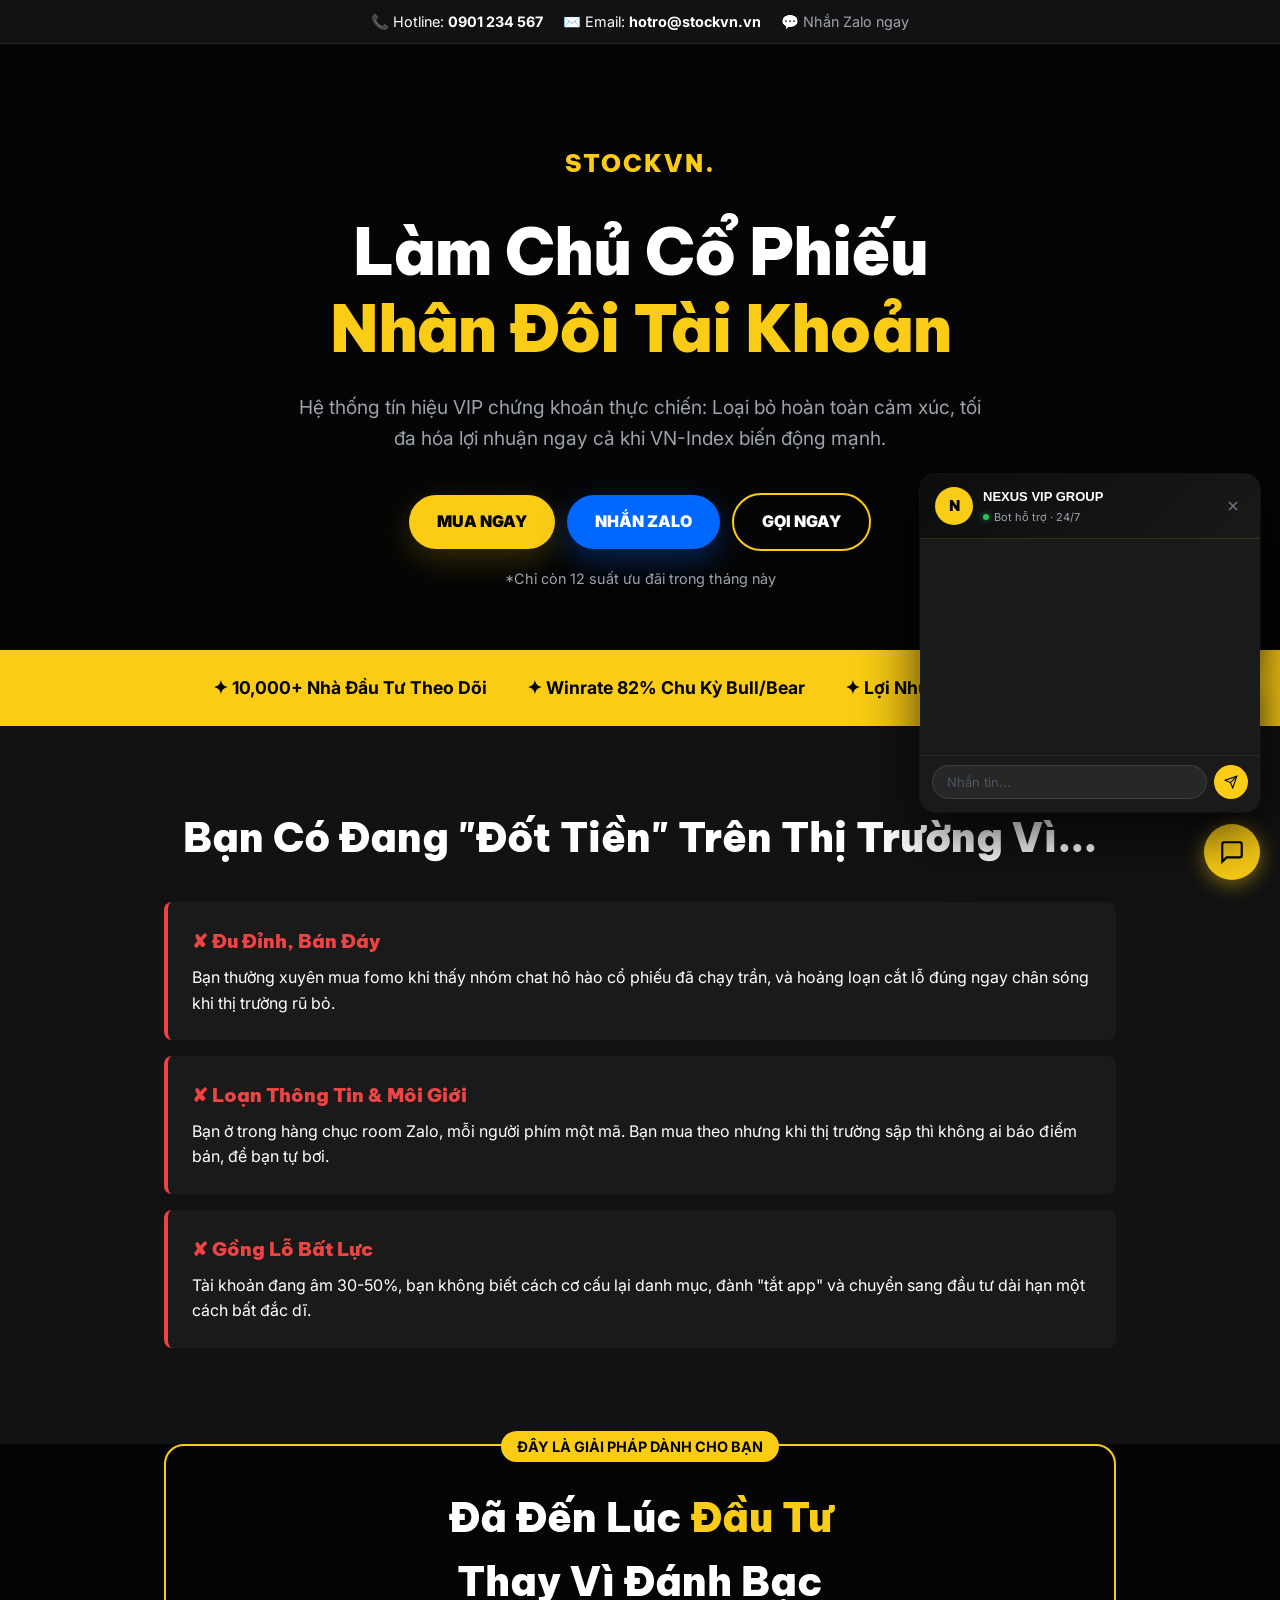
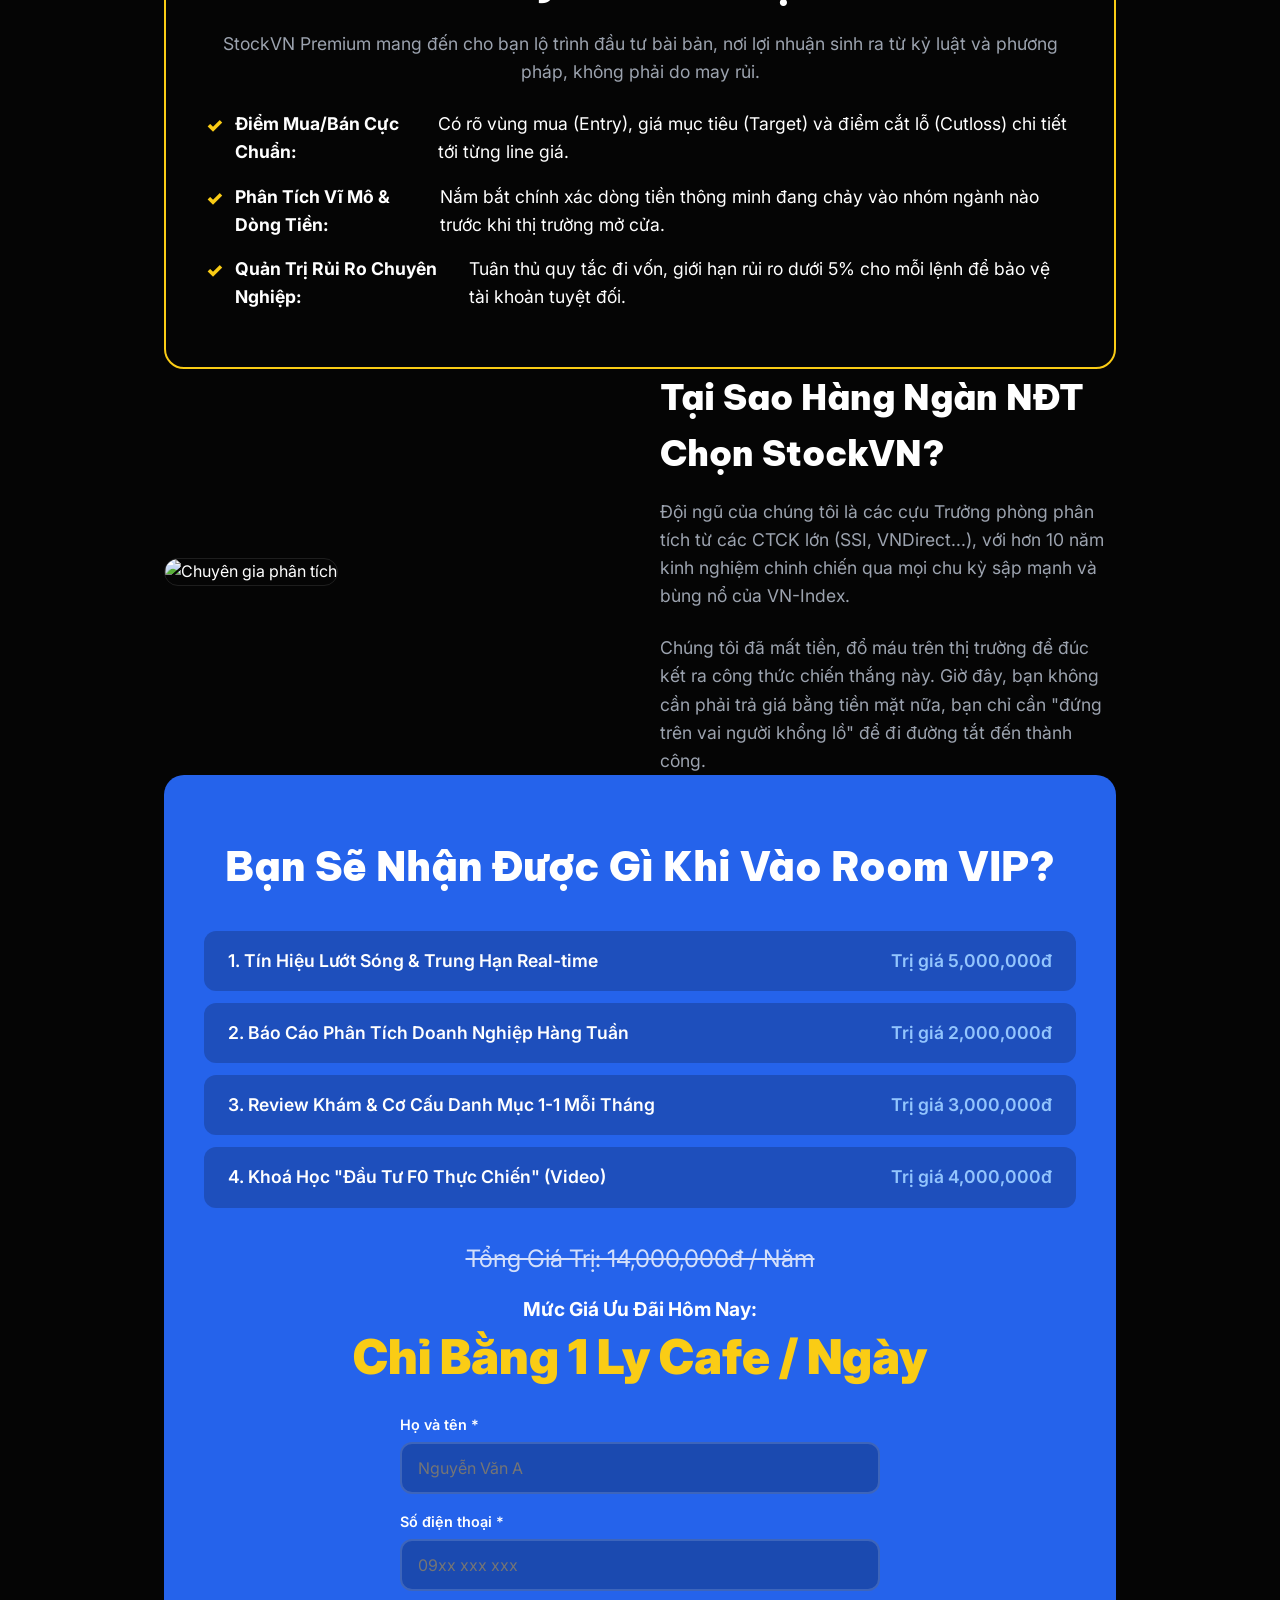
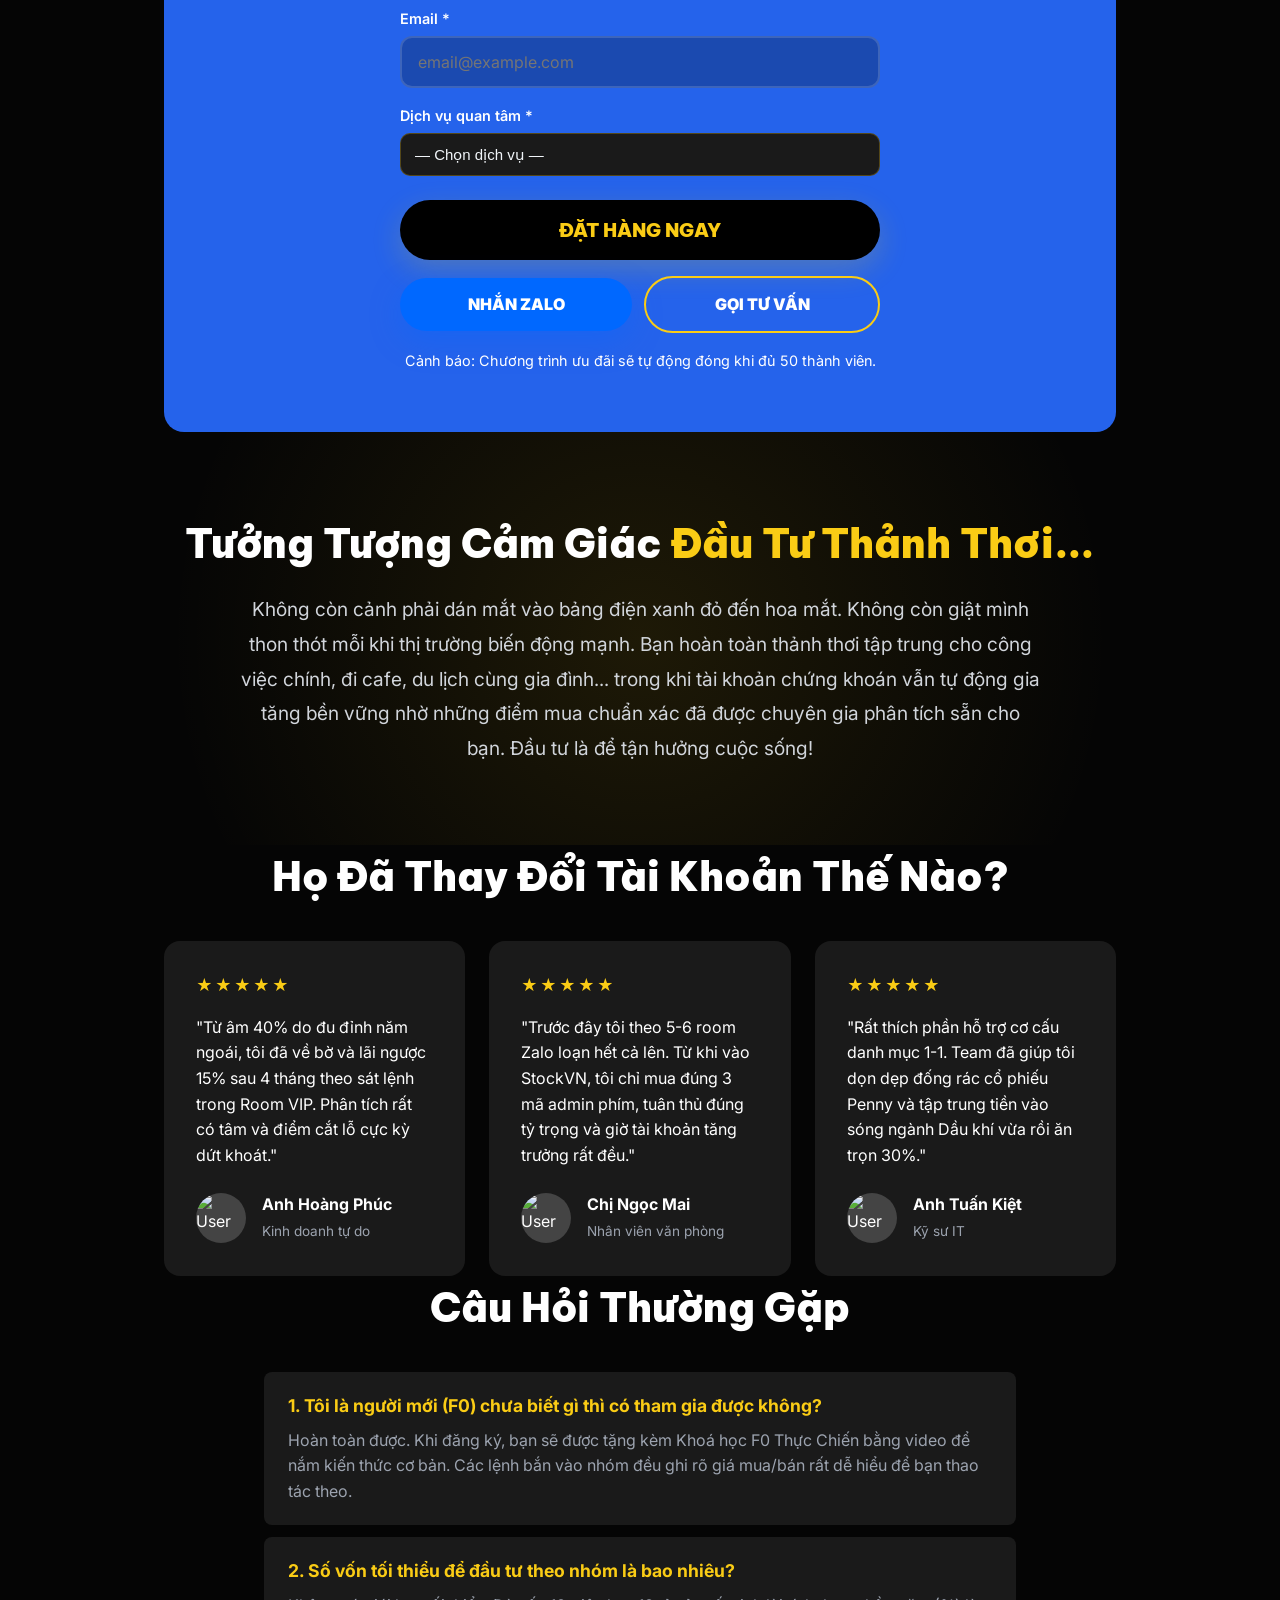
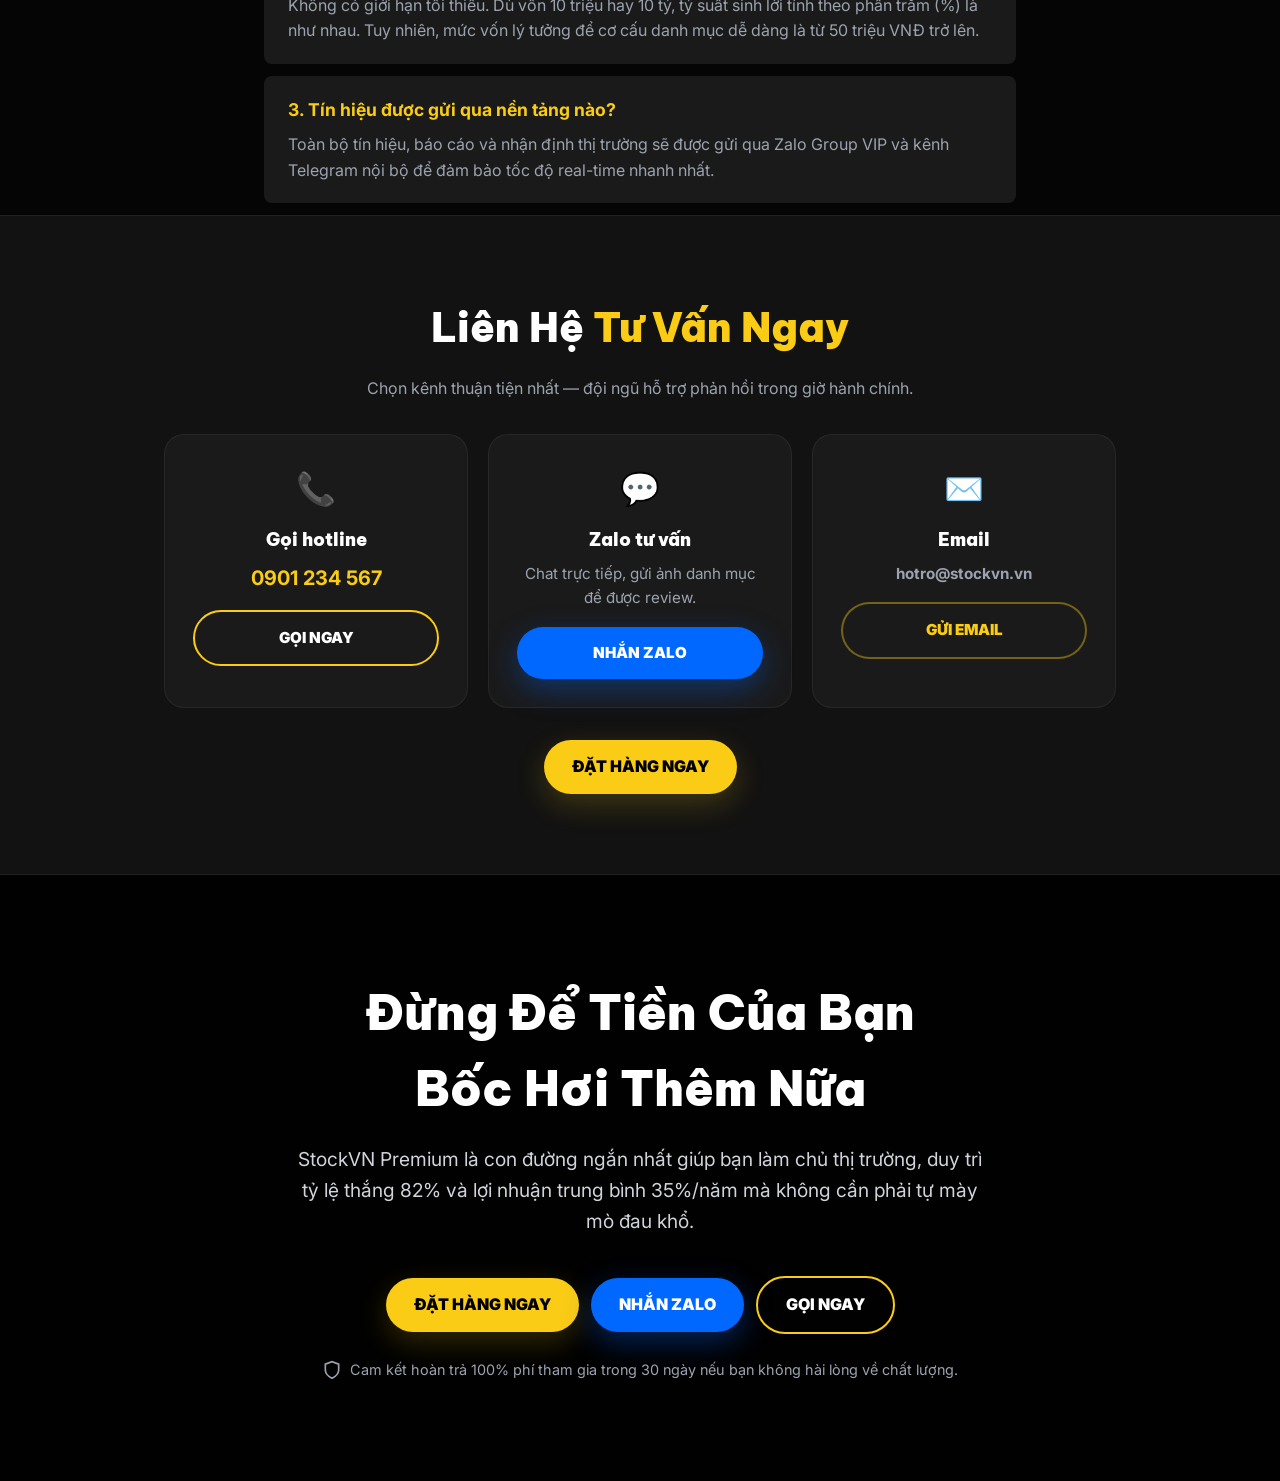
==== commit f9010390: "Add admin panel, chatbot, Sepay integration, SL/TP digital product - Admin panel (admin/ + admin_ser" ====
--- a/index.html
+++ b/index.html
@@ -705,16 +705,21 @@
                     <input type="text" id="name" name="name" required placeholder="Nguyễn Văn A">
                 </div>
                 <div class="form-group">
-                    <label for="phone">Số điện thoại / Zalo *</label>
+                    <label for="phone">Số điện thoại *</label>
                     <input type="tel" id="phone" name="phone" required placeholder="09xx xxx xxx">
                 </div>
                 <div class="form-group">
-                    <label for="email">Email</label>
-                    <input type="email" id="email" name="email" placeholder="email@example.com">
+                    <label for="email">Email *</label>
+                    <input type="email" id="email" name="email" required placeholder="email@example.com">
                 </div>
                 <div class="form-group">
-                    <label for="message">Ghi chú (tuỳ chọn)</label>
-                    <textarea id="message" name="message" placeholder="Vốn đầu tư, kinh nghiệm..."></textarea>
+                    <label for="service">Dịch vụ quan tâm *</label>
+                    <select id="service" name="service" required style="width:100%; padding:12px 14px; background:var(--bg-card,#1a1a1a); border:1.5px solid rgba(250,204,21,0.25); border-radius:10px; color:var(--text-primary,#f1f5f9); font-size:15px; appearance:none; cursor:pointer;">
+                        <option value="" disabled selected>— Chọn dịch vụ —</option>
+                        <option value="PDF Checklist">PDF Checklist — SL/TP XAUUSD</option>
+                        <option value="Notion Template">Notion Template — Trading Journal</option>
+                        <option value="Video 20 phút + Cheat Sheet">Video 20 phút + Cheat Sheet</option>
+                    </select>
                 </div>
                 <button type="submit" class="btn-cta btn-submit" style="background:var(--text-dark); color:var(--accent-yellow);">Đặt hàng ngay</button>
                 <div class="cta-row" style="margin-top: 16px;">
@@ -723,6 +728,26 @@
                 </div>
                 <p id="form-status" class="form-status" hidden></p>
             </form>
+
+            <!-- QR thanh toán — hiện sau khi form submit thành công -->
+            <div id="payment-section" hidden style="margin-top:28px; background:rgba(0,0,0,0.35); border-radius:16px; padding:28px 24px; text-align:center; border:2px solid rgba(250,204,21,0.35);">
+                <div style="font-size:2.2rem; margin-bottom:8px;">✅</div>
+                <h3 style="font-family:'Be Vietnam Pro',sans-serif; font-size:1.2rem; margin-bottom:6px;">Đăng ký thành công!</h3>
+                <p style="color:rgba(255,255,255,0.65); font-size:0.9rem; margin-bottom:20px;">Chuyển khoản theo QR bên dưới để giữ suất của bạn.</p>
+
+                <img id="payment-qr" src="" alt="QR thanh toán MSB"
+                     style="width:210px; height:210px; border-radius:12px; background:#fff; padding:8px; display:block; margin:0 auto 20px;">
+
+                <div style="background:rgba(0,0,0,0.25); border-radius:10px; padding:16px 18px; text-align:left; font-size:0.9rem; line-height:2.1;">
+                    <div><span style="color:rgba(255,255,255,0.55);">Ngân hàng:</span> &nbsp;<strong>MSB</strong></div>
+                    <div><span style="color:rgba(255,255,255,0.55);">Số tài khoản:</span> &nbsp;<strong>04001010676388</strong></div>
+                    <div><span style="color:rgba(255,255,255,0.55);">Nội dung CK:</span> &nbsp;<strong id="payment-desc" style="color:#facc15;">NEXUSVIP</strong></div>
+                </div>
+
+                <p style="margin-top:16px; font-size:0.82rem; color:rgba(255,255,255,0.5);">
+                    Sau khi chuyển khoản, team sẽ liên hệ xác nhận trong vòng 1 giờ.
+                </p>
+            </div>
             <p style="margin-top: 16px; font-size: 0.9rem;">Cảnh báo: Chương trình ưu đãi sẽ tự động đóng khi đủ 50 thành viên.</p>
         </div>
     </section>
